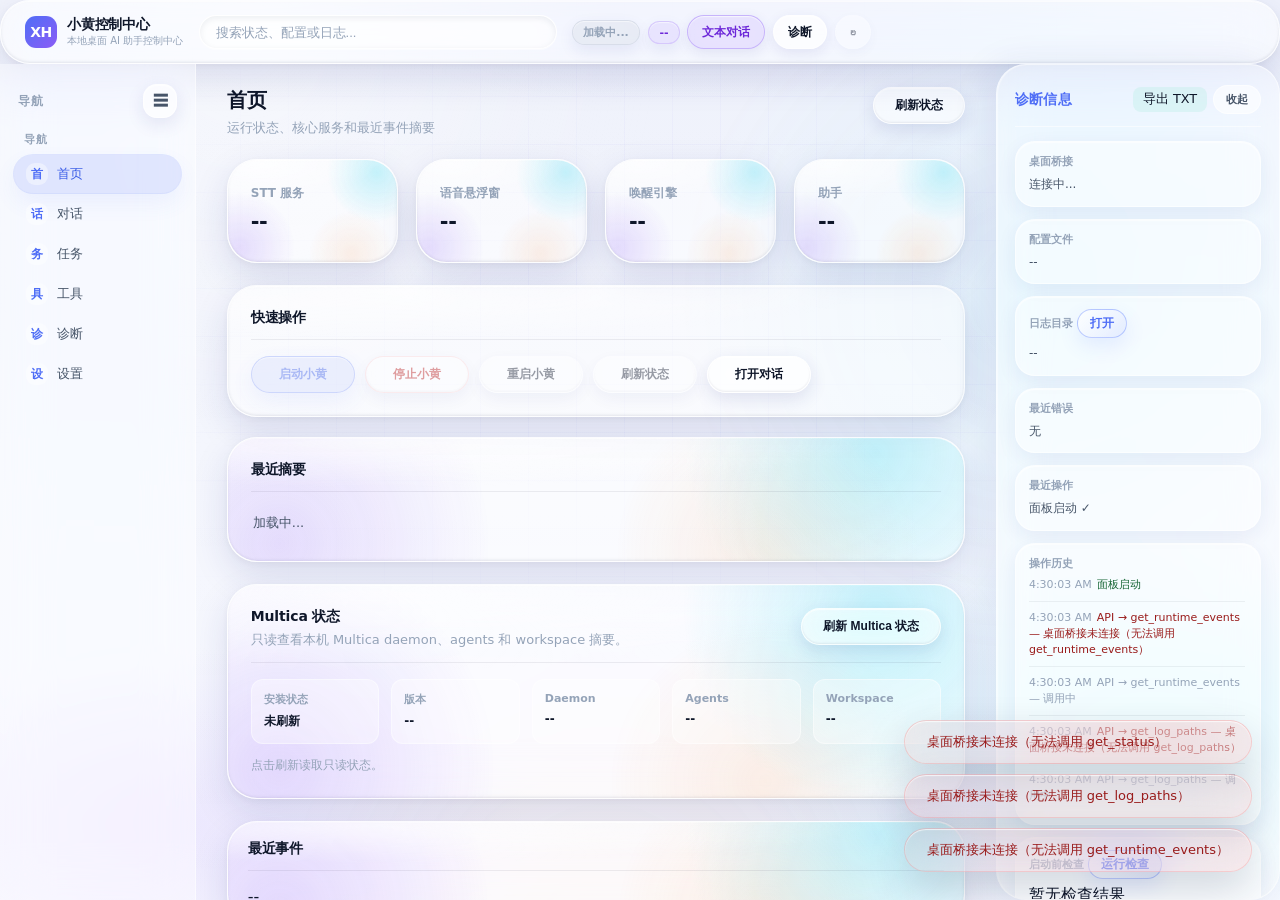
==== frontend/control_panel/index.html @ 08d03fd6 "feat: Multica Task Panel drawer + run-messages parser fix for tool events Move inline assign/run-rea" ====
<!DOCTYPE html>
<html lang="zh-CN">
<head>
  <meta charset="UTF-8">
  <meta name="viewport" content="width=device-width, initial-scale=1.0">
  <title>小黄控制中心</title>
  <link rel="stylesheet" href="assets/style.css">
</head>
<body>
  <div id="control-shell" class="control-shell active">
  <div class="app-shell" id="app-shell">
    <!-- Top Bar -->
    <header class="topbar glass-card" id="topbar">
      <div class="topbar-left">
        <span class="topbar-logo">XH</span>
        <div>
          <div class="topbar-title">小黄控制中心</div>
          <div class="topbar-sub">本地桌面 AI 助手控制中心</div>
        </div>
      </div>
      <div class="topbar-center">
        <input class="glass-input" type="text" placeholder="搜索状态、配置或日志..." disabled>
      </div>
      <div class="topbar-right">
        <span class="status-badge" id="top-status">--</span>
        <span class="wake-badge" id="top-wake">--</span>
        <button class="glass-pill text-chat-entry" id="btn-open-text-chat" type="button" title="在当前窗口切换到文本对话" data-action="open-text-chat">文本对话</button>
        <button class="glass-pill diagnostics-entry" id="btn-diagnostics-entry" type="button" title="打开诊断页面" data-action="open-diagnostics">诊断</button>
        <button class="glass-pill" id="btn-top-refresh" title="刷新状态" data-action="refresh">↻</button>
      </div>
    </header>

    <!-- Left Sidebar -->
    <nav class="sidebar" id="sidebar">
      <div class="sidebar-header">
        <span class="sidebar-brand">导航</span>
        <button class="sidebar-collapse-btn" id="btn-sidebar-toggle" type="button" title="收起导航" aria-label="收起导航" aria-pressed="false">☰</button>
      </div>
      <div class="sidebar-section">
        <div class="sidebar-label">导航</div>
        <a class="sidebar-item active" data-section="home" title="首页"><span class="sidebar-icon">首</span><span class="sidebar-text">首页</span></a>
        <a class="sidebar-item" data-section="chat" title="对话"><span class="sidebar-icon">话</span><span class="sidebar-text">对话</span></a>
        <a class="sidebar-item" data-section="tasks" title="任务"><span class="sidebar-icon">务</span><span class="sidebar-text">任务</span></a>
        <a class="sidebar-item" data-section="tools" title="工具"><span class="sidebar-icon">具</span><span class="sidebar-text">工具</span></a>
        <a class="sidebar-item" data-section="diagnostics" title="诊断"><span class="sidebar-icon">诊</span><span class="sidebar-text">诊断</span></a>
        <a class="sidebar-item" data-section="settings" title="设置"><span class="sidebar-icon">设</span><span class="sidebar-text">设置</span></a>
      </div>
    </nav>

    <!-- Main Workspace -->
    <main class="main-workspace" id="main-workspace">
      <!-- Home -->
      <section class="content-section active" id="section-home">
        <div class="page-heading">
          <div>
            <h2 class="section-title">首页</h2>
            <p class="section-subtitle">运行状态、核心服务和最近事件摘要</p>
          </div>
          <button class="glass-pill" data-action="refresh">刷新状态</button>
        </div>
        <div class="card-grid-4" id="status-cards">
          <div class="glass-card neon-card"><div class="card-label">STT 服务</div><div class="card-value" id="card-stt">--</div></div>
          <div class="glass-card neon-card"><div class="card-label">语音悬浮窗</div><div class="card-value" id="card-overlay">--</div></div>
          <div class="glass-card neon-card"><div class="card-label">唤醒引擎</div><div class="card-value" id="card-wake">--</div></div>
          <div class="glass-card neon-card"><div class="card-label">助手</div><div class="card-value" id="card-assistant">--</div></div>
        </div>

        <div class="card-grid-2">
          <div class="glass-card" id="quick-actions">
            <div class="card-header"><h3 class="card-title">快速操作</h3></div>
            <div class="action-row">
              <button class="glass-pill glass-pill-primary" id="btn-start" data-action="start">启动小黄</button>
              <button class="glass-pill glass-pill-danger" id="btn-stop" disabled data-action="stop">停止小黄</button>
              <button class="glass-pill" id="btn-restart" disabled data-action="restart">重启小黄</button>
              <button class="glass-pill" id="btn-refresh" data-action="refresh">刷新状态</button>
              <button class="glass-pill" data-action="open-text-chat">打开对话</button>
            </div>
          </div>
          <div class="glass-card">
            <div class="card-header"><h3 class="card-title">最近摘要</h3></div>
            <div class="card-body" id="runtime-detail">加载中...</div>
          </div>
        </div>

        <div class="glass-card multica-status-card" id="multica-status-card">
          <div class="card-header multica-status-header">
            <div>
              <h3 class="card-title">Multica 状态</h3>
              <p class="section-subtitle">只读查看本机 Multica daemon、agents 和 workspace 摘要。</p>
            </div>
            <button class="glass-pill" id="btn-multica-refresh" type="button" data-action="refresh-multica-status">刷新 Multica 状态</button>
          </div>
          <div class="multica-status-grid">
            <div><span>安装状态</span><strong id="multica-installed">未刷新</strong></div>
            <div><span>版本</span><strong id="multica-version">--</strong></div>
            <div><span>Daemon</span><strong id="multica-daemon">--</strong></div>
            <div><span>Agents</span><strong id="multica-agents">--</strong></div>
            <div><span>Workspace</span><strong id="multica-workspace">--</strong></div>
          </div>
          <div class="multica-status-warning" id="multica-warnings">点击刷新读取只读状态。</div>
        </div>

        <div class="glass-card" id="recent-events">
          <div class="card-header"><h3 class="card-title">最近事件</h3></div>
          <div id="events-list">--</div>
        </div>
      </section>

      <!-- Chat -->
      <section class="content-section" id="section-chat">
        <div class="text-chat-header">
          <div>
            <h2 class="section-title">对话</h2>
            <p>直接和小黄对话，任务确认和结果会显示在这里。</p>
          </div>
          <span class="text-chat-status" id="text-chat-status">本地文本入口</span>
        </div>
        <div class="text-chat-layout">
          <main class="text-chat-main glass-card">
            <div class="text-chat-messages" id="text-chat-messages" aria-live="polite"></div>
            <div class="text-chat-composer">
              <div class="text-chat-prompts">
                <button type="button" data-text-prompt="帮我做一次健康检查">健康检查</button>
                <button type="button" data-text-prompt="帮我看看最近错误">最近错误</button>
                <button type="button" data-text-prompt="总结最近运行事件">运行事件总结</button>
                <button type="button" data-text-prompt="总结当前配置">配置摘要</button>
              </div>
              <div class="multica-assign-workspace-block" id="multica-standalone-assign-block">
                <button type="button" class="multica-assign-toggle glass-pill" id="btn-toggle-sa">分配已有 Multica Issue</button>
                <button type="button" class="multica-assign-toggle glass-pill" id="btn-toggle-rr" style="margin-left:4px">查看 Multica 运行记录</button>
              </div>
              <div class="text-chat-input-row">
                <span class="text-chat-model">DeepSeek V4 Flash</span>
                <textarea id="text-chat-input" rows="2" placeholder="输入消息，例如：帮我看看最近错误"></textarea>
                <button class="text-chat-send" id="text-chat-send" type="button">发送</button>
              </div>
              <div class="text-chat-footer">
                <span>Enter 发送，Shift + Enter 换行；确认任务会进入后端 registry 校验</span>
                <button id="text-chat-clear" type="button">清空会话</button>
              </div>
            </div>
          </main>

          <aside class="text-chat-sessions glass-card">
            <button class="text-chat-new" id="text-chat-new" type="button">+ 新对话</button>
            <input class="glass-input text-chat-search" type="text" placeholder="搜索对话..." disabled>
            <div class="text-chat-label">今天</div>
            <button class="text-chat-session active" type="button">
              <span>默认对话</span>
              <small>当前窗口</small>
            </button>
          </aside>

          <aside class="text-chat-workspace glass-card">
            <div class="workspace-block">
              <h3>会话状态</h3>
              <dl>
                <div><dt>入口</dt><dd>文本输入，复用安全任务确认链路</dd></div>
                <div><dt>任务</dt><dd>pending / executing / completed / blocked / failed</dd></div>
              </dl>
            </div>
            <div class="workspace-block">
              <h3>快捷指令</h3>
              <button type="button" data-text-prompt="帮我做一次健康检查">健康检查</button>
              <button type="button" data-text-prompt="帮我看看最近错误">最近错误</button>
              <button type="button" data-text-prompt="总结最近运行事件">运行事件总结</button>
            </div>
          </aside>
        </div>
      </section>

      <!-- Tasks -->
      <section class="content-section" id="section-tasks">
        <div class="tasks-history-shell">
        <header class="tasks-history-header">
          <div>
            <h2 class="section-title">任务历史</h2>
            <p class="section-subtitle">查看小黄最近完成的任务结果。</p>
          </div>
          <button class="glass-pill" id="btn-tasks-refresh" type="button">刷新</button>
        </header>
        <div class="tasks-history-empty" id="tasks-history-empty">
          <p class="tasks-history-empty-title">暂无任务历史</p>
          <p class="tasks-history-empty-hint">完成一次健康检查或只读任务后，这里会显示安全摘要。</p>
        </div>
        <div class="tasks-history-error" id="tasks-history-error" style="display:none">
          <p>任务历史暂时不可用</p>
          <p class="tasks-history-error-hint">稍后刷新或查看诊断信息。</p>
        </div>
        <div class="tasks-history-loading" id="tasks-history-loading">正在读取任务历史...</div>
        <div class="tasks-history-grid" id="tasks-history-grid">
          <div class="tasks-history-list-pane">
            <div class="tasks-history-list glass-card" id="tasks-history-list">
              <div class="tasks-history-list-scroll" id="tasks-history-list-scroll"></div>
            </div>
          </div>
          <div class="tasks-history-detail-pane">
            <aside class="tasks-history-detail glass-card" id="tasks-history-detail">
              <div class="tasks-history-detail-scroll" id="tasks-history-detail-scroll">
                <p class="tasks-history-detail-placeholder">选择一条任务查看安全详情</p>
              </div>
            </aside>
          </div>
        </div>
        </div>
      </section>

      <section class="content-section" id="section-tools">
        <div class="page-heading">
          <div>
            <h2 class="section-title">工具</h2>
            <p class="section-subtitle">未来功能承载区，当前仅展示安全占位。</p>
          </div>
        </div>
        <div class="tool-grid">
          <div class="glass-card tool-card"><h3>视频下载</h3><p>即将支持，需要安全确认。</p><span>coming soon</span></div>
          <div class="glass-card tool-card"><h3>PDF 解析</h3><p>文档下载、解析和提取。</p><span>coming soon</span></div>
          <div class="glass-card tool-card"><h3>网页爬取</h3><p>只读采集优先，后续接入。</p><span>coming soon</span></div>
          <div class="glass-card tool-card"><h3>数据采集</h3><p>API 拉取、清洗和整理。</p><span>coming soon</span></div>
          <div class="glass-card tool-card"><h3>浏览器自动化</h3><p>需要独立安全策略。</p><span>coming soon</span></div>
          <div class="glass-card tool-card"><h3>本地文件工具</h3><p>默认只读，逐步开放。</p><span>coming soon</span></div>
        </div>
      </section>

      <section class="content-section" id="section-diagnostics">
        <div class="page-heading">
          <div>
            <h2 class="section-title">诊断</h2>
            <p class="section-subtitle">运行事件、最近错误、日志目录和诊断导出入口。</p>
          </div>
          <div class="action-row compact">
            <button class="glass-pill" data-action="refresh">刷新诊断</button>
            <button class="glass-pill" data-action="export-diag">导出 TXT</button>
          </div>
        </div>
        <div class="card-grid-2">
          <div class="glass-card"><div class="card-header"><h3 class="card-title">诊断信息</h3></div><div class="card-body">右侧上下文面板持续显示桥接、配置、日志、错误和运行事件。</div></div>
          <div class="glass-card"><div class="card-header"><h3 class="card-title">健康检查入口</h3></div><div class="card-body">可在对话页输入“帮我做一次健康检查”，或使用右侧启动前检查。</div></div>
        </div>
        <div class="glass-card"><div class="card-header"><h3 class="card-title">运行事件</h3><button type="button" id="btn-clear-events" class="glass-pill" data-action="clear-runtime-events">清空事件</button></div><div id="diagnostics-events-list" class="card-body">暂无运行事件</div></div>
      </section>

      <section class="content-section" id="section-settings">
        <div class="page-heading">
          <div>
            <h2 class="section-title">设置</h2>
            <p class="section-subtitle">语音、模型、路径、安全和高级配置入口。</p>
          </div>
        </div>
        <div class="glass-card" id="wake-settings">
          <div class="card-header"><h3 class="card-title">唤醒与语音设置</h3></div>
          <div class="form-grid">
            <label class="form-field">引擎
              <select id="wake-engine" class="glass-input">
                <option value="stt_text">stt_text</option>
                <option value="openwakeword">openwakeword</option>
              </select>
            </label>
            <label class="form-field">设备
              <input type="number" id="wake-device" class="glass-input" min="0" max="99" placeholder="0">
            </label>
            <label class="form-field">冷却时间 (秒)
              <input type="number" id="wake-cooldown" class="glass-input" min="0" max="30" step="0.5" placeholder="2.5">
            </label>
            <label class="form-field">灵敏度
              <input type="number" id="wake-sensitivity" class="glass-input" min="0" max="1" step="0.05" placeholder="0.5">
            </label>
            <label class="form-field toggle-field">
              <span>兜底唤醒</span>
              <input type="checkbox" id="wake-fallback" class="glass-toggle" checked>
            </label>
          </div>
          <div class="action-row">
            <button class="glass-pill" id="btn-save-config" data-action="save-config">保存配置</button>
            <button class="glass-pill glass-pill-primary" id="btn-save-restart" data-action="save-restart">保存并重启</button>
          </div>
          <p class="hint" id="wake-hint"></p>
          <div class="card-body" id="wake-voice-detail">加载中...</div>
        </div>
        <div class="settings-grid">
          <div class="glass-card coming-soon-card"><div class="card-label">模型设置</div><div class="card-body">模型提供商、超时和回复长度。</div></div>
          <div class="glass-card coming-soon-card"><div class="card-label">路径设置</div><div class="card-body">配置、日志和资源目录。</div></div>
          <div class="glass-card coming-soon-card"><div class="card-label">安全设置</div><div class="card-body">任务确认、只读优先和能力边界。</div></div>
          <div class="glass-card coming-soon-card"><div class="card-label">高级设置</div><div class="card-body">调试、实验功能和开发者入口。</div></div>
        </div>
      </section>
    </main>

    <!-- Right Diagnostic Drawer -->
    <aside class="diagnostic-drawer glass-card" id="drawer">
      <div class="drawer-header">
        <h3 class="drawer-title">诊断信息</h3>
        <div class="drawer-header-actions">
          <button class="drawer-export-btn" id="btn-export-diag" type="button" data-action="export-diag" title="导出诊断 TXT">导出 TXT</button>
          <button class="drawer-collapse-btn" id="btn-drawer-collapse" type="button" title="收起诊断栏" aria-controls="drawer" aria-expanded="true">收起</button>
        </div>
      </div>
      <div class="drawer-section">
        <div class="drawer-label">桌面桥接</div>
        <div class="drawer-value" id="drawer-bridge-status">连接中...</div>
      </div>
      <div class="drawer-section">
        <div class="drawer-label">配置文件</div>
        <div class="drawer-value" id="drawer-config-path">--</div>
      </div>
      <div class="drawer-section">
        <div class="drawer-label">日志目录 <button class="drawer-open-folder-btn" id="btn-open-logs" type="button" data-action="open-logs-folder" title="在资源管理器中打开日志目录">打开</button></div>
        <div class="drawer-value" id="drawer-logs-path">--</div>
      </div>
      <div class="drawer-section">
        <div class="drawer-label">最近错误</div>
        <div class="drawer-value" id="drawer-last-error">无</div>
      </div>
      <div class="drawer-section">
        <div class="drawer-label">最近操作</div>
        <div class="drawer-value" id="drawer-last-op">--</div>
      </div>
      <div class="drawer-section">
        <div class="drawer-label">操作历史</div>
        <div id="drawer-history"></div>
      </div>
      <div class="drawer-section">
        <div class="drawer-label">启动前检查 <button class="drawer-open-folder-btn" id="btn-preflight-check" type="button" data-action="preflight-check" title="检查当前环境是否适合启动小黄">运行检查</button></div>
        <div id="drawer-preflight">暂无检查结果</div>
      </div>
      <div class="drawer-section">
        <div class="drawer-label">运行事件</div>
        <div id="drawer-runtime-events">暂无运行事件</div>
      </div>
    </aside>

    <!-- Collapsed Diagnostic Rail -->
    <button class="drawer-rail" id="drawer-rail" type="button" aria-controls="drawer" aria-expanded="false">诊断</button>

    <!-- Multica Task Panel -->
    <div class="multica-panel-backdrop" id="multica-panel-backdrop" hidden>
      <div class="multica-panel-drawer" id="multica-panel-drawer">
        <div class="multica-panel-header">
          <h3>Multica 任务面板</h3>
          <button class="multica-panel-close" id="btn-multica-panel-close" type="button" title="关闭" aria-label="关闭">&#10005;</button>
        </div>
        <div class="multica-panel-tabs">
          <button class="multica-panel-tab active" data-mp-tab="assign" type="button">分配 Issue</button>
          <button class="multica-panel-tab" data-mp-tab="progress" type="button">查看进度</button>
        </div>
        <div class="multica-panel-body">
          <!-- Assign Tab -->
          <div class="multica-panel-tab-content active" id="mp-tab-assign">
            <p class="multica-panel-blurb">用于分配已经存在的 Multica issue。小黄不会读取 runs/run-messages，也不会额外启动本地 Agent。</p>
            <div class="multica-panel-field">
              <label>Issue ID / Identifier</label>
              <input type="text" id="mp-assign-issue-id" autocomplete="off" spellcheck="false" placeholder="例如：78480e61 或 HHH-19">
            </div>
            <div class="multica-panel-field">
              <label>Agent</label>
              <select id="mp-assign-agent">
                <option value="claude">claude</option>
                <option value="codex">codex</option>
                <option value="opencode">opencode</option>
                <option value="openclaw">openclaw</option>
              </select>
            </div>
            <div class="multica-panel-actions">
              <button type="button" id="btn-mp-prepare-assign" class="glass-pill">准备分配 Agent</button>
              <span id="mp-assign-status"></span>
            </div>
            <div class="multica-panel-confirm" id="mp-assign-confirm" hidden>
              <p>将把真实 Multica issue 分配给所选 Agent。Multica 可能会让该 Agent 开始处理或进入工作队列。小黄不会额外启动本地 Agent，也不会读取 runs/run-messages。</p>
              <div style="margin-bottom:8px">需要输入：<code id="mp-assign-expected"></code></div>
              <input type="text" id="mp-assign-phrase" autocomplete="off" spellcheck="false">
              <div class="multica-panel-actions">
                <button type="button" id="btn-mp-confirm-assign" class="glass-pill" disabled>确认分配 Agent</button>
                <span id="mp-assign-confirm-status"></span>
              </div>
            </div>
            <div class="multica-panel-result" id="mp-assign-result" hidden></div>
          </div>

          <!-- Progress Tab -->
          <div class="multica-panel-tab-content" id="mp-tab-progress">
            <p class="multica-panel-blurb">只读查看 Multica issue 的 runs/run-messages，不会 rerun，不会 assign，不会启动本地 Agent。优先使用 Identifier（例如 HHH-19）。</p>
            <div class="multica-panel-field">
              <label>Issue ID / Identifier</label>
              <input type="text" id="mp-progress-issue-id" autocomplete="off" spellcheck="false" placeholder="例如：HHH-19">
            </div>
            <div class="multica-panel-actions">
              <button type="button" id="btn-mp-read-runs" class="glass-pill">读取 Runs</button>
              <span id="mp-progress-status"></span>
            </div>
            <div class="multica-panel-section" id="mp-runs-section" hidden>
              <div class="tasks-history-detail-block-title" style="margin-bottom:8px">Issue / Runs 摘要</div>
              <div id="mp-runs-summary" class="multica-panel-field" style="font-size:12px;color:var(--text-secondary)"></div>
              <div id="mp-runs-list"></div>
            </div>
            <div class="multica-panel-section" id="mp-messages-section" hidden>
              <div class="tasks-history-detail-block-title">验收摘要</div>
              <div class="multica-review-summary" id="mp-review-summary" style="margin-top:6px"></div>
              <div class="tasks-history-detail-block-title" style="margin-top:14px">详细消息</div>
              <div class="multica-message-list" id="mp-messages-list"></div>
            </div>
          </div>
        </div>
      </div>
    </div>

    <!-- Toast -->
    <div class="toast-container" id="toast-container"></div>
  </div>
  </div>

  <script src="assets/app.js"></script>
</body>
</html>
---- frontend/control_panel/assets/style.css ----
/* ═══════════════════════════════════════════
   XiaoHuang Control Center — Light Liquid Glass
   ═══════════════════════════════════════════ */

/* ─── Tokens ─── */
:root {
  --glass-blur-sm: blur(18px) saturate(160%);
  --glass-blur-md: blur(24px) saturate(180%);
  --glass-blur-lg: blur(28px) saturate(185%);

  --fill-card: rgba(255,255,255,0.50);
  --fill-card-secondary: rgba(255,255,255,0.38);
  --fill-elevated: rgba(255,255,255,0.68);
  --rim: rgba(255,255,255,0.54);
  --rim-hover: rgba(255,255,255,0.76);
  --rim-dark: rgba(15,23,42,0.10);

  --glow-cyan: rgba(34,211,238,0.28);
  --glow-purple: rgba(139,92,246,0.22);
  --glow-orange: rgba(251,146,60,0.14);

  --shadow-card:
    0 14px 36px rgba(31,38,135,0.13),
    0 2px 8px rgba(15,23,42,0.05);
  --shadow-elevated:
    0 22px 54px rgba(20,30,60,0.18),
    0 8px 24px rgba(15,23,42,0.10);

  --inset-gloss:
    inset 0 1px 1px rgba(255,255,255,0.78),
    inset 0 -1px 3px rgba(20,30,60,0.10);

  --neon-ring:
    0 0 0 1px rgba(79,110,246,0.24),
    0 0 24px rgba(139,92,246,0.14),
    0 18px 48px rgba(31,38,135,0.16);

  --ease-reveal: cubic-bezier(0.16, 1, 0.3, 1);
  --ease-spring: cubic-bezier(0.2, 1.2, 0.2, 1);

  --radius-field: 24px;
  --radius-card: 30px;
  --radius-modal: 40px;
  --radius-pill: 999px;

  --accent-blue: #4f6ef6;
  --accent-purple: #8b5cf6;
  --accent-cyan: #22d3ee;
  --accent-magenta: #d946ef;
  --accent-orange: #fb923c;

  --error: #ef4444;
  --success: #22c55e;
  --warning: #f59e0b;

  --text-primary: #0f172a;
  --text-secondary: #475569;
  --text-muted: #94a3b8;
  --sidebar-w: 226px;
  --sidebar-collapsed-w: 76px;
  --drawer-w: 304px;
  --topbar-h: 64px;
}

/* ─── Reset ─── */
*,*::before,*::after{box-sizing:border-box;margin:0;padding:0}
body{
  position:relative;
  font-family:system-ui,"Microsoft YaHei","PingFang SC","Noto Sans CJK SC","Segoe UI",sans-serif;
  background:
    radial-gradient(ellipse 70% 46% at 52% -18%,rgba(120,119,198,0.17),transparent 64%),
    radial-gradient(ellipse 54% 36% at 90% 82%,rgba(34,211,238,0.12),transparent 62%),
    radial-gradient(ellipse 44% 32% at 14% 92%,rgba(139,92,246,0.11),transparent 62%),
    linear-gradient(180deg,#eef1fb 0%,#f4f6fd 50%,#f8f9ff 100%);
  color:var(--text-primary);overflow:hidden;height:100vh;
  -webkit-font-smoothing:antialiased;
}
body::before{
  content:"";position:fixed;inset:0;pointer-events:none;z-index:0;
  background-image:
    linear-gradient(rgba(99,102,241,0.034) 1px,transparent 1px),
    linear-gradient(90deg,rgba(99,102,241,0.034) 1px,transparent 1px);
  background-size:48px 48px;
  mask-image:radial-gradient(ellipse 78% 62% at 52% 30%,black 25%,transparent 76%);
}
body::after{
  content:"";position:fixed;inset:-20%;pointer-events:none;z-index:0;
  background:
    radial-gradient(circle at 28% 18%,rgba(255,255,255,0.50),transparent 24%),
    radial-gradient(circle at 72% 38%,rgba(34,211,238,0.08),transparent 25%),
    radial-gradient(circle at 48% 88%,rgba(251,146,60,0.07),transparent 24%);
  filter:blur(24px);opacity:.9;
}

/* ─── Top-level Modes ─── */
.control-shell{display:none}
.control-shell.active{display:block}

/* ─── App Shell ─── */
.app-shell{
  position:relative;z-index:1;
  display:grid;
  grid-template-columns:var(--sidebar-w) 1fr var(--drawer-w);
  grid-template-rows:var(--topbar-h) 1fr;
  grid-template-areas:"topbar topbar topbar" "sidebar main drawer";
  height:100vh;overflow:hidden;
}
@media(max-width:960px){
  .app-shell{grid-template-columns:var(--sidebar-w) 1fr;grid-template-areas:"topbar topbar" "sidebar main"}
  .diagnostic-drawer{display:none}
}
@media(max-width:680px){
  .app-shell{grid-template-columns:1fr;grid-template-areas:"topbar" "main"}
  .sidebar{display:none}
}

/* ─── Top Bar ─── */
.topbar{
  grid-area:topbar;display:flex;align-items:center;gap:16px;padding:0 24px;
  backdrop-filter:var(--glass-blur-md);-webkit-backdrop-filter:var(--glass-blur-md);
  background:rgba(255,255,255,0.62);border-bottom:1px solid rgba(255,255,255,0.56);
  box-shadow:0 8px 30px rgba(31,38,135,0.10),inset 0 1px 1px rgba(255,255,255,.74);z-index:10;
}
.topbar-left{display:flex;align-items:center;gap:12px;flex-shrink:0}
.topbar-logo{
  width:36px;height:36px;border-radius:12px;
  background:linear-gradient(135deg,var(--accent-blue),var(--accent-purple));
  display:flex;align-items:center;justify-content:center;
  font-weight:800;font-size:15px;color:#fff;letter-spacing:-0.5px
}
.topbar-title{font-size:15px;font-weight:700;letter-spacing:-0.2px;color:var(--text-primary)}
.topbar-sub{font-size:11px;color:var(--text-muted)}
.topbar-center{flex:1;max-width:360px}
.topbar-right{display:flex;align-items:center;gap:10px;flex-shrink:0}

/* ─── Minimal Chat Polish ─── */
.topbar{
  min-height:var(--topbar-h);
  background:rgba(255,255,255,0.56);
  border-bottom:1px solid rgba(255,255,255,0.42);
  box-shadow:0 6px 20px rgba(31,38,135,0.07),inset 0 1px 1px rgba(255,255,255,.66)
}
.topbar-logo{width:32px;height:32px;border-radius:11px;font-size:14px}
.topbar-left{gap:10px}
.topbar-title{font-size:14px}
.topbar-sub{font-size:10px}
.topbar-right{gap:7px}
.topbar .glass-input{min-height:34px;padding-top:8px;padding-bottom:8px}
.topbar .glass-pill{padding:7px 14px;min-height:34px;box-shadow:0 4px 14px rgba(31,38,135,0.09),inset 0 1px 1px rgba(255,255,255,0.68)}
.topbar .status-badge,.topbar .wake-badge{padding:4px 10px;font-size:11px}

/* ─── Status / Wake Badge ─── */
.status-badge,.wake-badge{
  display:inline-flex;align-items:center;padding:4px 14px;border-radius:var(--radius-pill);
  font-size:12px;font-weight:600;backdrop-filter:var(--glass-blur-sm);-webkit-backdrop-filter:var(--glass-blur-sm)
}
.status-badge{background:rgba(74,222,128,0.18);color:#166534;border:1px solid rgba(74,222,128,0.3)}
.status-badge.warn{background:rgba(251,191,36,0.2);color:#92400e;border-color:rgba(251,191,36,0.3)}
.status-badge.error{background:rgba(248,113,113,0.16);color:#991b1b;border-color:rgba(248,113,113,0.3)}
.status-badge.off{background:rgba(148,163,184,0.14);color:var(--text-muted);border-color:rgba(148,163,184,0.2)}
.wake-badge{background:rgba(139,92,246,0.12);color:#6d28d9;border:1px solid rgba(139,92,246,0.2)}

/* ─── Sidebar ─── */
.sidebar{
  grid-area:sidebar;overflow-y:auto;padding:20px 14px;
  background:rgba(255,255,255,0.42);border-right:1px solid rgba(255,255,255,0.48);
  backdrop-filter:var(--glass-blur-md);-webkit-backdrop-filter:var(--glass-blur-md)
}
.sidebar-header{display:flex;align-items:center;justify-content:space-between;gap:8px;margin-bottom:14px;padding:0 4px}
.sidebar-brand{font-size:12px;font-weight:800;color:var(--text-muted);letter-spacing:.06em}
.sidebar-collapse-btn{
  width:34px;height:34px;border-radius:14px;border:1px solid rgba(255,255,255,0.62);
  background:rgba(255,255,255,0.62);color:var(--text-secondary);cursor:pointer;font-size:15px;font-weight:900;
  box-shadow:0 6px 18px rgba(31,38,135,0.10),inset 0 1px 1px rgba(255,255,255,0.72);
  transition:all .18s var(--ease-reveal)
}
.sidebar-collapse-btn:hover{background:rgba(255,255,255,0.82);color:var(--accent-blue);transform:translateY(-1px)}
.sidebar-collapse-btn:active{transform:translateY(0) scale(.96)}
.sidebar-collapse-btn:focus-visible{outline:none;box-shadow:0 0 0 4px rgba(79,110,246,0.16),0 8px 22px rgba(31,38,135,0.14)}
.sidebar-section{margin-bottom:22px}
.sidebar-label{font-size:11px;font-weight:600;text-transform:uppercase;letter-spacing:0.08em;color:var(--text-muted);padding:0 10px 8px}
.sidebar-item{
  display:flex;align-items:center;gap:9px;padding:8px 12px;border-radius:var(--radius-field);font-size:13px;color:var(--text-secondary);
  cursor:pointer;transition:all .18s var(--ease-reveal);text-decoration:none;margin-bottom:2px;letter-spacing:0.02em
}
.sidebar-icon{
  width:22px;height:22px;display:inline-flex;align-items:center;justify-content:center;flex:0 0 auto;
  border-radius:9px;background:rgba(255,255,255,0.42);font-size:12px;font-weight:900;color:var(--accent-blue)
}
.sidebar-text{min-width:0;overflow:hidden;text-overflow:ellipsis;white-space:nowrap}
.sidebar-item:hover{background:rgba(0,0,0,0.04);color:var(--text-primary)}
.sidebar-item.active{
  background:rgba(86,136,238,0.12);color:var(--accent-blue);
  box-shadow:0 0 16px rgba(86,136,238,0.08)
}

/* ─── Main Workspace ─── */
.main-workspace{
  grid-area:main;overflow-y:auto;padding:28px 32px;
  scroll-behavior:smooth;min-height:0
}
.content-section{display:none}
.content-section.active{display:block}
.section-title{font-size:20px;font-weight:700;margin:0 0 20px 0;letter-spacing:0;color:var(--text-primary)}

/* ─── Glass Card ─── */
.glass-card{
  position:relative;overflow:hidden;
  background:var(--fill-card);border:1.5px solid var(--rim);border-radius:var(--radius-card);
  backdrop-filter:var(--glass-blur-md);-webkit-backdrop-filter:var(--glass-blur-md);
  box-shadow:var(--inset-gloss),var(--shadow-card);
  transition:border-color .24s var(--ease-reveal),box-shadow .24s var(--ease-reveal),transform .24s var(--ease-reveal)
}
.glass-card::before{
  content:"";position:absolute;inset:0;border-radius:inherit;pointer-events:none;z-index:1;
  background:radial-gradient(ellipse 115% 62% at 20% 4%,rgba(255,255,255,0.66) 0%,transparent 58%);
}
.glass-card::after{
  content:"";position:absolute;inset:0;border-radius:inherit;pointer-events:none;z-index:0;
  background:
    radial-gradient(circle at 88% 12%,var(--glow-cyan) 0%,transparent 29%),
    radial-gradient(circle at 7% 86%,var(--glow-purple) 0%,transparent 31%),
    radial-gradient(circle at 73% 92%,var(--glow-orange) 0%,transparent 28%);
  opacity:.88;
}
.glass-card>*{position:relative;z-index:2}
.glass-card:hover{
  border-color:var(--rim-hover);
  box-shadow:var(--shadow-elevated),var(--inset-gloss),0 0 0 1px rgba(255,255,255,.14) inset
}
.main-workspace .glass-card{padding:22px}
.topbar.glass-card{padding:0 24px;overflow:visible}
.topbar.glass-card::before,.topbar.glass-card::after{display:none}

.card-grid-4{display:grid;grid-template-columns:repeat(4,1fr);gap:16px;margin-bottom:22px}
.card-grid-2{display:grid;grid-template-columns:minmax(0,1fr) minmax(0,1fr);gap:18px;margin-bottom:22px}
@media(max-width:1100px){.card-grid-4{grid-template-columns:repeat(2,1fr)}}
@media(max-width:800px){.card-grid-2{grid-template-columns:1fr}}

.neon-card{padding:22px 24px;min-height:104px;display:flex;flex-direction:column;justify-content:center}
.neon-card:hover{box-shadow:var(--neon-ring),var(--shadow-elevated);transform:translateY(-3px)}
.card-label{font-size:12px;letter-spacing:0;color:var(--text-muted);margin-bottom:8px;font-weight:600}
.card-value{font-size:21px;font-weight:760;color:var(--text-primary);letter-spacing:-0.02em;line-height:1.2}
.card-value.ok{color:#166534}.card-value.warn{color:#92400e}.card-value.err{color:#991b1b}.card-value.off{color:var(--text-muted)}

.card-header{padding-bottom:12px;margin-bottom:16px;border-bottom:1px solid rgba(15,23,42,0.07)}
.card-title{font-size:14px;font-weight:700;color:var(--text-primary);letter-spacing:-0.01em;margin:0}
.card-body{font-size:13px;line-height:1.7;color:var(--text-secondary)}

/* ─── Multica readonly status ─── */
.multica-status-card{
  margin-bottom:22px;
}
.multica-status-header{
  display:flex;
  align-items:flex-start;
  justify-content:space-between;
  gap:16px;
}
.multica-status-header .section-subtitle{
  margin-top:4px;
}
.multica-status-grid{
  display:grid;
  grid-template-columns:repeat(5,minmax(0,1fr));
  gap:12px;
}
.multica-status-grid div{
  min-width:0;
  padding:12px;
  border-radius:12px;
  background:rgba(255,255,255,0.36);
  border:1px solid rgba(255,255,255,0.42);
}
.multica-status-grid span{
  display:block;
  margin-bottom:6px;
  font-size:11px;
  font-weight:700;
  color:var(--text-muted);
}
.multica-status-grid strong{
  display:block;
  min-height:18px;
  font-size:12px;
  line-height:1.45;
  color:var(--text-primary);
  word-break:break-word;
}
.multica-status-warning{
  margin-top:12px;
  font-size:12px;
  line-height:1.55;
  color:var(--text-muted);
}
.multica-status-warning.ok{color:#166534}
.multica-status-warning.warn{color:#92400e}
@media(max-width:1180px){.multica-status-grid{grid-template-columns:repeat(2,minmax(0,1fr))}}
@media(max-width:720px){.multica-status-header{flex-direction:column}.multica-status-grid{grid-template-columns:1fr}}

/* ─── Glass Pill Button ─── */
.glass-pill{
  display:inline-flex;align-items:center;justify-content:center;
  position:relative;overflow:hidden;
  padding:9px 21px;border-radius:var(--radius-pill);
  font-size:12px;font-weight:700;cursor:pointer;border:1px solid rgba(255,255,255,0.62);
  background:rgba(255,255,255,0.62);color:var(--text-primary);
  backdrop-filter:var(--glass-blur-sm);-webkit-backdrop-filter:var(--glass-blur-sm);
  box-shadow:0 6px 18px rgba(31,38,135,0.12),inset 0 1px 1px rgba(255,255,255,0.72),inset 0 -1px 2px rgba(20,30,60,0.08);
  transition:all .18s var(--ease-reveal);white-space:nowrap
}
.glass-pill:hover:not(:disabled){background:rgba(255,255,255,0.82);border-color:rgba(255,255,255,0.82);box-shadow:0 10px 28px rgba(31,38,135,0.18),inset 0 1px 1px rgba(255,255,255,0.86);transform:translateY(-2px)}
.glass-pill:active:not(:disabled){transform:translateY(0) scale(.98);box-shadow:0 4px 12px rgba(31,38,135,0.12),inset 0 1px 2px rgba(20,30,60,0.12)}
.glass-pill:focus-visible{outline:none;box-shadow:0 0 0 4px rgba(79,110,246,0.16),0 8px 22px rgba(31,38,135,0.14)}
.glass-pill:disabled{opacity:.42;cursor:not-allowed}
.glass-pill.is-loading{
  position:relative;overflow:hidden;opacity:.9;cursor:wait;
  background:linear-gradient(90deg,rgba(255,255,255,.52),rgba(86,136,238,.14),rgba(255,255,255,.52));
  background-size:220% 100%;animation:button-shimmer 1.15s linear infinite;
}
@keyframes button-shimmer{0%{background-position:220% 0}100%{background-position:-220% 0}}
.glass-pill-primary{
  background:rgba(79,110,246,0.22);border-color:rgba(79,110,246,0.50);color:#3b5de7;box-shadow:0 8px 24px rgba(79,110,246,0.20),inset 0 1px 1px rgba(255,255,255,0.62)
}
.glass-pill-primary:hover:not(:disabled){background:rgba(79,110,246,0.30);box-shadow:0 12px 34px rgba(79,110,246,0.28),inset 0 1px 1px rgba(255,255,255,0.72)}
.glass-pill-danger{border-color:rgba(248,113,113,0.28);color:#b91c1c}
.glass-pill-danger:hover:not(:disabled){background:rgba(248,113,113,0.12)}

/* ─── Glass Input ─── */
.glass-input{
  padding:10px 16px;border-radius:var(--radius-field);font-size:13px;
  border:1px solid rgba(255,255,255,0.58);background:rgba(255,255,255,0.54);color:var(--text-primary);
  backdrop-filter:var(--glass-blur-sm);-webkit-backdrop-filter:var(--glass-blur-sm);
  box-shadow:inset 0 2px 6px rgba(20,30,60,0.07),0 1px 0 rgba(255,255,255,0.50);
  outline:none;transition:all .2s var(--ease-reveal)
}
.glass-input:focus{border-color:var(--accent-blue);box-shadow:0 0 0 4px rgba(79,110,246,0.14),inset 0 2px 6px rgba(20,30,60,0.06);background:rgba(255,255,255,0.66)}
select.glass-input{cursor:pointer}
.glass-input::placeholder{color:var(--text-muted)}

/* ─── Glass Toggle ─── */
.glass-toggle{appearance:none;width:44px;height:26px;border-radius:var(--radius-pill);background:rgba(148,163,184,0.30);position:relative;cursor:pointer;transition:all .24s;border:1px solid rgba(255,255,255,0.42);box-shadow:inset 0 1px 3px rgba(20,30,60,0.10)}
.glass-toggle::after{content:"";position:absolute;top:3px;left:3px;width:18px;height:18px;border-radius:50%;background:#fff;box-shadow:0 1px 4px rgba(0,0,0,0.16),inset 0 1px 1px rgba(255,255,255,0.86);transition:transform .24s var(--ease-spring)}
.glass-toggle:checked{background:rgba(79,110,246,0.38);border-color:rgba(79,110,246,0.48);box-shadow:0 0 12px rgba(79,110,246,0.18),inset 0 1px 3px rgba(79,110,246,0.10)}
.glass-toggle:checked::after{transform:translateX(18px)}

/* ─── Form ─── */
.form-grid{display:grid;grid-template-columns:repeat(2,minmax(0,1fr));gap:14px 18px;margin-bottom:14px}
.form-field{display:flex;flex-direction:column;gap:6px;font-size:12px;font-weight:600;color:var(--text-secondary)}
.form-field .glass-input,.form-field select.glass-input{width:100%;min-height:34px}
.toggle-field{flex-direction:row!important;align-items:center;gap:10px;cursor:pointer;justify-content:flex-start;align-self:end;min-height:34px}
.action-row{display:flex;flex-wrap:wrap;gap:10px;margin-top:14px;align-items:center}
.action-row .glass-pill{flex:0 1 auto;min-width:92px}
.hint{font-size:12px;color:var(--text-muted);margin-top:10px;min-height:18px}

/* ─── App Pages ─── */
.page-heading{
  display:flex;align-items:flex-start;justify-content:space-between;gap:16px;margin-bottom:20px
}
.page-heading .section-title{margin-bottom:4px}
.section-subtitle{font-size:13px;color:var(--text-muted);line-height:1.55}
.action-row.compact{margin-top:0}
.task-status-grid{display:grid;grid-template-columns:repeat(5,minmax(0,1fr));gap:12px;margin-bottom:18px}
.task-status-card{padding:16px!important;min-height:88px}
.task-status-card span{display:block;font-size:12px;color:var(--text-muted);font-weight:700;margin-bottom:8px}
.task-status-card strong{font-size:14px;color:var(--text-primary)}
.tool-grid,.settings-grid{display:grid;grid-template-columns:repeat(3,minmax(0,1fr));gap:16px}
.tool-card,.coming-soon-card{padding:18px 20px!important;min-height:138px}
.tool-card h3{font-size:15px;margin:0 0 8px;color:var(--text-primary)}
.tool-card p{font-size:13px;line-height:1.55;color:var(--text-secondary);margin-bottom:12px}
.tool-card span{
  display:inline-flex;border-radius:var(--radius-pill);padding:4px 9px;font-size:11px;font-weight:800;
  background:rgba(79,110,246,0.10);color:var(--accent-blue);border:1px solid rgba(79,110,246,0.16)
}
@media(max-width:1120px){.tool-grid,.settings-grid{grid-template-columns:repeat(2,minmax(0,1fr))}.task-status-grid{grid-template-columns:repeat(3,minmax(0,1fr))}}
@media(max-width:720px){.tool-grid,.settings-grid,.task-status-grid{grid-template-columns:1fr}.page-heading{flex-direction:column}}

/* ─── Diagnostic Drawer ─── */
.diagnostic-drawer{
  grid-area:drawer;overflow-y:auto;padding:22px 18px;
  backdrop-filter:var(--glass-blur-md);-webkit-backdrop-filter:var(--glass-blur-md);
  background:rgba(255,255,255,0.42);border-left:1px solid rgba(255,255,255,0.50);
  box-shadow:-10px 0 36px rgba(31,38,135,0.08),inset 1px 0 1px rgba(255,255,255,.50)
}
.drawer-title{font-size:14px;font-weight:700;margin:0 0 20px 0;padding-bottom:12px;border-bottom:1px solid var(--rim);color:var(--accent-blue);letter-spacing:0.02em}
.drawer-section{
  margin-bottom:12px;padding:12px 13px;border-radius:20px;
  background:rgba(255,255,255,0.44);border:1px solid rgba(255,255,255,0.54);
  box-shadow:0 6px 20px rgba(31,38,135,0.07),inset 0 1px 1px rgba(255,255,255,.62)
}
.drawer-label{font-size:11px;letter-spacing:0;color:var(--text-muted);margin-bottom:6px;font-weight:700}
.drawer-value{font-size:12px;color:var(--text-secondary);word-break:break-all;line-height:1.55}
.drawer-value.ok{color:#166534;font-weight:700}.drawer-value.warn{color:#92400e;font-weight:700}.drawer-value.err{color:#991b1b;font-weight:700}
#drawer-history{font-size:11px;color:var(--text-muted);max-height:235px;overflow-y:auto;padding-right:2px}
.drawer-entry{padding:8px 0;border-bottom:1px solid rgba(15,23,42,0.06);font-size:11px;line-height:1.45}
.drawer-entry:first-child{padding-top:0}
.drawer-entry:last-child{border-bottom:none}
.drawer-entry .ts{display:inline-block;color:var(--text-muted);margin-right:5px;font-variant-numeric:tabular-nums}
.drawer-entry.ok{color:#166534}.drawer-entry.err{color:#991b1b}

/* ─── Events ─── */
.event-row{
  display:grid;grid-template-columns:minmax(92px,34%) minmax(0,1fr);align-items:center;
  gap:14px;padding:9px 0;border-bottom:1px solid rgba(15,23,42,0.06);font-size:12px
}
.event-row:last-child{border-bottom:none}
.event-label{color:var(--text-muted);font-weight:650}
.event-val{font-weight:650;color:var(--text-secondary);min-width:0;overflow:hidden;text-overflow:ellipsis;white-space:nowrap;text-align:left}


/* ─── UI-G Layout Refinements ─── */
#quick-actions{min-height:162px;display:flex;flex-direction:column}
#quick-actions .action-row{margin-top:2px}
#quick-actions::after{
  content:"通过本地桌面桥接调用启动、停止、重启与状态刷新。";
  display:block;margin-top:16px;font-size:12px;color:var(--text-muted);line-height:1.6
}
#wake-settings{min-height:236px}
#recent-events{padding:18px 20px}
#recent-events #events-list{display:block}
#runtime-detail,#wake-voice-detail{
  padding:4px 2px
}
#runtime-detail .event-row,#wake-voice-detail .event-row,#events-list .event-row{
  border-radius:14px;padding-left:10px;padding-right:10px
}
#runtime-detail .event-row:hover,#wake-voice-detail .event-row:hover,#events-list .event-row:hover{
  background:rgba(255,255,255,0.48);box-shadow:inset 0 1px 1px rgba(255,255,255,.48)
}

/* ─── Text Chat View ─── */
.text-chat-header{
  display:flex;align-items:flex-start;justify-content:space-between;gap:16px;margin-bottom:18px
}
.text-chat-header .section-title{margin-bottom:4px}
.text-chat-header p{font-size:13px;color:var(--text-muted);line-height:1.5}
.text-chat-status{
  display:inline-flex;align-items:center;min-height:30px;padding:6px 13px;border-radius:var(--radius-pill);
  color:#166534;background:rgba(34,197,94,0.12);border:1px solid rgba(34,197,94,0.22);
  font-size:12px;font-weight:800;white-space:nowrap
}
.text-chat-layout{
  display:grid;grid-template-columns:minmax(0,1fr) minmax(250px,300px);
  gap:16px;min-height:calc(100vh - 172px)
}
.text-chat-sessions,.text-chat-main,.text-chat-workspace{min-width:0}
.text-chat-workspace{display:none}
.text-chat-sessions{padding:16px!important;overflow:auto}
.text-chat-new{
  width:100%;min-height:38px;border-radius:var(--radius-pill);cursor:pointer;border:1px solid rgba(79,110,246,0.34);
  background:linear-gradient(135deg,rgba(79,110,246,0.92),rgba(139,92,246,0.92));color:#fff;
  font-size:13px;font-weight:800;box-shadow:0 10px 24px rgba(79,110,246,0.18)
}
.text-chat-search{width:100%;margin:14px 0 18px}
.text-chat-label{font-size:11px;font-weight:800;color:var(--text-muted);margin:0 0 8px 4px}
.text-chat-session{
  width:100%;display:flex;align-items:flex-start;justify-content:space-between;gap:8px;cursor:pointer;
  border:1px solid rgba(79,110,246,0.18);background:rgba(255,255,255,0.58);border-radius:18px;
  padding:12px;color:var(--text-primary);text-align:left
}
.text-chat-session span{font-size:13px;font-weight:800}
.text-chat-session small{font-size:11px;color:var(--text-muted)}
.text-chat-main{
  display:grid;grid-template-rows:minmax(0,1fr) auto;padding:0!important;overflow:hidden;min-height:0
}
.text-chat-messages{
  overflow-y:auto;overscroll-behavior:contain;padding:22px;scroll-behavior:smooth;min-height:0
}
.text-chat-message{
  display:flex;flex-direction:column;max-width:80%;margin-bottom:16px
}
.text-chat-message.user{margin-left:auto;align-items:flex-end}
.text-chat-message.assistant{margin-right:auto;align-items:flex-start}
.text-chat-bubble{
  white-space:pre-wrap;line-height:1.68;font-size:14px;padding:13px 16px;border-radius:18px;
  border:1px solid rgba(255,255,255,0.72);background:rgba(255,255,255,0.74);
  box-shadow:0 8px 22px rgba(31,38,135,0.08)
}
.text-chat-message.user .text-chat-bubble{
  color:var(--text-primary);border-color:rgba(79,110,246,0.18);
  background:rgba(255,255,255,0.78)
}
.text-chat-message-meta{margin-top:6px;color:var(--text-muted);font-size:11px}
.text-task-card{
  width:min(520px,100%);margin-top:10px;padding:14px;border-radius:16px;
  border:1px solid rgba(79,110,246,0.18);background:rgba(255,255,255,0.78);
  box-shadow:0 12px 30px rgba(31,38,135,0.10)
}
.text-task-card.blocked{border-color:rgba(248,113,113,0.28);background:rgba(255,247,247,0.82)}
.text-task-card.confirmed{border-color:rgba(34,197,94,0.28);background:rgba(240,253,244,0.82)}
.text-task-card.executing{border-color:rgba(8,145,178,0.30);background:rgba(236,254,255,0.82)}
.text-task-card.completed{border-color:rgba(34,197,94,0.28);background:rgba(240,253,244,0.82)}
.text-task-card.failed{border-color:rgba(248,113,113,0.32);background:rgba(255,247,247,0.86)}
.text-task-card.cancelled{opacity:.72}
.text-task-card-header{display:flex;align-items:flex-start;justify-content:space-between;gap:12px}
.text-task-title{font-size:14px;font-weight:900;color:var(--text-primary);line-height:1.35}
.text-task-risk{
  flex:0 0 auto;border-radius:var(--radius-pill);padding:5px 9px;font-size:11px;font-weight:900;
  border:1px solid rgba(79,110,246,0.16);background:rgba(79,110,246,0.09);color:var(--accent-blue)
}
.text-task-risk.low{border-color:rgba(34,197,94,0.24);background:rgba(34,197,94,0.10);color:#15803d}
.text-task-risk.medium{border-color:rgba(245,158,11,0.28);background:rgba(245,158,11,0.12);color:#92400e}
.text-task-risk.high{border-color:rgba(248,113,113,0.30);background:rgba(248,113,113,0.13);color:#991b1b}
.text-task-meta{display:flex;flex-wrap:wrap;gap:6px;margin-top:6px;color:var(--text-muted);font-size:11px;font-weight:800}
.text-task-summary{margin-top:12px;color:var(--text-secondary);font-size:13px;line-height:1.6;white-space:pre-wrap}
.text-task-original{
  display:grid;gap:4px;margin-top:10px;padding:9px 10px;border-radius:12px;
  background:rgba(79,110,246,0.07);border:1px solid rgba(79,110,246,0.12)
}
.text-task-original-label{color:var(--text-muted);font-size:11px;font-weight:900}
.text-task-original-text{color:var(--text-secondary);font-size:12px;line-height:1.5;white-space:pre-wrap;word-break:break-word}
.text-task-disabled-note{
  margin-top:10px;padding:9px 10px;border-radius:12px;background:rgba(248,113,113,0.10);
  color:#991b1b;font-size:12px;line-height:1.5
}
.text-task-actions{display:flex;flex-wrap:wrap;gap:8px;margin-top:13px}
.text-task-confirm,.text-task-cancel{
  border-radius:var(--radius-pill);padding:8px 13px;font-size:12px;font-weight:900;cursor:pointer
}
.text-task-confirm{color:#fff;background:linear-gradient(135deg,#0891b2,var(--accent-blue))}
.text-task-cancel{border:1px solid rgba(79,110,246,0.18);background:rgba(255,255,255,0.72);color:var(--text-secondary)}
.text-task-confirm:disabled,.text-task-cancel:disabled{opacity:.55;cursor:default}
.text-task-result-card{
  width:min(560px,100%);margin-top:10px;padding:14px;border-radius:16px;
  border:1px solid rgba(79,110,246,0.18);background:rgba(255,255,255,0.80);
  box-shadow:0 12px 30px rgba(31,38,135,0.10)
}
.text-task-result-card.completed{border-color:rgba(34,197,94,0.28);background:rgba(240,253,244,0.84)}
.text-task-result-card.blocked{border-color:rgba(245,158,11,0.30);background:rgba(255,251,235,0.86)}
.text-task-result-card.failed{border-color:rgba(248,113,113,0.32);background:rgba(255,247,247,0.86)}
.text-task-result-header{display:flex;align-items:flex-start;justify-content:space-between;gap:12px}
.text-task-result-title{font-size:14px;font-weight:900;color:var(--text-primary);line-height:1.35}
.text-task-result-status{
  flex:0 0 auto;border-radius:var(--radius-pill);padding:5px 9px;font-size:11px;font-weight:900;
  border:1px solid rgba(79,110,246,0.16);background:rgba(79,110,246,0.09);color:var(--accent-blue)
}
.text-task-result-status.completed{border-color:rgba(34,197,94,0.24);background:rgba(34,197,94,0.10);color:#15803d}
.text-task-result-status.blocked{border-color:rgba(245,158,11,0.28);background:rgba(245,158,11,0.12);color:#92400e}
.text-task-result-status.failed{border-color:rgba(248,113,113,0.30);background:rgba(248,113,113,0.13);color:#991b1b}
.text-task-result-meta{display:flex;flex-wrap:wrap;gap:6px;margin-top:6px;color:var(--text-muted);font-size:11px;font-weight:800}
.text-task-result-summary{margin-top:12px;color:var(--text-secondary);font-size:13px;line-height:1.6;white-space:pre-wrap;word-break:break-word}
.text-task-result-section-label{margin-bottom:6px;color:var(--text-muted);font-size:11px;font-weight:900}
.text-task-result-details{
  margin-top:10px;padding:10px;border-radius:12px;border:1px solid rgba(79,110,246,0.12);
  background:rgba(255,255,255,0.52);user-select:text
}
.text-task-result-details pre{
  max-height:180px;overflow:auto;margin:0;color:var(--text-secondary);font-size:12px;line-height:1.5;
  white-space:pre-wrap;word-break:break-word;font-family:ui-monospace,SFMono-Regular,Consolas,"Liberation Mono",monospace;user-select:text
}
.agent-handoff-actions{display:flex;flex-wrap:wrap;gap:8px;align-items:center;margin-top:12px}
.agent-handoff-actions button{
  border-radius:var(--radius-pill);border:1px solid rgba(79,110,246,0.22);background:rgba(255,255,255,0.72);
  color:var(--text-secondary);font-size:12px;font-weight:900;cursor:pointer;padding:7px 11px
}
.agent-handoff-actions button:hover{background:rgba(255,255,255,0.88);color:var(--accent-blue)}
.agent-handoff-actions button:disabled{opacity:.6;cursor:default}
.agent-handoff-copy-status{color:var(--text-muted);font-size:12px;font-weight:800}
.multica-draft-panel{
  margin-top:10px;padding:10px;border-radius:12px;border:1px solid rgba(79,110,246,0.14);
  background:rgba(79,110,246,0.06);user-select:text
}
.multica-draft-head{display:flex;align-items:flex-start;justify-content:space-between;gap:10px;margin-bottom:8px}
.multica-draft-head p{margin:3px 0 0;color:var(--text-muted);font-size:11px;line-height:1.45}
.multica-draft-head button,.multica-draft-actions button{
  border-radius:var(--radius-pill);border:1px solid rgba(79,110,246,0.22);background:rgba(255,255,255,0.72);
  color:var(--text-secondary);font-size:11px;font-weight:900;cursor:pointer;padding:6px 10px
}
.multica-draft-head button:hover:not(:disabled),.multica-draft-actions button:hover:not(:disabled){background:rgba(255,255,255,0.88);color:var(--accent-blue)}
.multica-draft-head button:disabled,.multica-draft-actions button:disabled{opacity:.55;cursor:default}
.multica-draft-summary{display:grid;grid-template-columns:repeat(2,minmax(0,1fr));gap:7px;color:var(--text-secondary);font-size:11px}
.multica-draft-summary>div{min-width:0;padding:8px;border-radius:10px;background:rgba(255,255,255,0.44)}
.multica-draft-summary span{display:block;margin-bottom:3px;color:var(--text-muted);font-weight:900}
.multica-draft-summary strong,.multica-draft-summary code{word-break:break-word}
.multica-draft-summary p{grid-column:1 / -1;color:#92400e;line-height:1.45}
.multica-draft-actions{display:flex;flex-wrap:wrap;gap:8px;margin-top:9px}
.multica-draft-preview{
  margin-top:9px;max-height:150px;overflow:auto;color:var(--text-secondary);font-size:10px;line-height:1.45;
  white-space:pre-wrap;word-break:break-word;font-family:ui-monospace,SFMono-Regular,Consolas,"Liberation Mono",monospace
}
.multica-create-confirm,.multica-create-result{
  margin-top:9px;padding:9px;border-radius:10px;border:1px solid rgba(180,83,9,0.22);
  background:rgba(255,251,235,0.70);color:var(--text-secondary);font-size:11px;line-height:1.5
}
.multica-create-confirm p,.multica-create-result p{margin:0 0 7px;color:#92400e;font-weight:800}
.multica-create-confirm label{display:grid;gap:5px;font-weight:900;color:var(--text-muted)}
.multica-create-confirm code,.multica-create-result code{font-family:ui-monospace,SFMono-Regular,Consolas,"Liberation Mono",monospace}
.multica-create-confirm input{
  min-height:34px;border-radius:9px;border:1px solid rgba(79,110,246,0.18);padding:6px 9px;
  background:rgba(255,255,255,0.82);color:var(--text-primary);font:inherit;font-family:ui-monospace,SFMono-Regular,Consolas,"Liberation Mono",monospace
}
.multica-create-actions{display:flex;flex-wrap:wrap;align-items:center;gap:8px;margin-top:8px}
.multica-create-actions button{
  border-radius:var(--radius-pill);border:1px solid rgba(180,83,9,0.28);background:rgba(255,255,255,0.76);
  color:#92400e;font-size:11px;font-weight:900;cursor:pointer;padding:6px 10px
}
.multica-create-actions button:disabled{opacity:.55;cursor:default}
.multica-create-actions span{color:#92400e;font-weight:800}
.multica-create-result{border-color:rgba(22,101,52,0.20);background:rgba(240,253,244,0.72)}
.multica-create-result strong{display:block;margin-bottom:5px;color:#166534}
.multica-create-result div{margin-top:3px}
.multica-assign-panel{
  margin-top:9px;padding-top:8px;border-top:1px solid rgba(22,101,52,0.14);display:grid;gap:8px
}
.multica-assign-panel>p{margin:0;color:#92400e;font-weight:800;line-height:1.45}
.multica-assign-panel label{display:grid;gap:5px;font-weight:900;color:var(--text-muted)}
.multica-assign-panel select,.multica-assign-panel input{
  min-height:34px;border-radius:9px;border:1px solid rgba(79,110,246,0.18);padding:6px 9px;
  background:rgba(255,255,255,0.82);color:var(--text-primary);font:inherit
}
.multica-assign-panel input{font-family:ui-monospace,SFMono-Regular,Consolas,"Liberation Mono",monospace}
.multica-assign-panel button{
  justify-self:start;border-radius:var(--radius-pill);border:1px solid rgba(22,101,52,0.24);background:rgba(255,255,255,0.76);
  color:#166534;font-size:11px;font-weight:900;cursor:pointer;padding:6px 10px
}
.multica-assign-panel button:disabled{opacity:.55;cursor:default}

/* standalone assign existing Multica issue — Chat composer */
.multica-assign-toggle{
  font-size:var(--font-size-xs,11px);
  padding:4px 10px;
  white-space:nowrap;
}
.multica-standalone-assign-panel{
  display:flex;
  flex-direction:column;
  gap:8px;
  margin-top:10px;
  padding:12px;
  border-radius:10px;
  background:var(--fill-card,rgba(255,255,255,0.08));
  border:1px solid var(--rim,rgba(255,255,255,0.12));
}
.multica-standalone-assign-panel label{
  display:grid;
  gap:4px;
  font-weight:600;
  font-size:var(--font-size-xs,11px);
  color:var(--text-muted,#7b8ba0);
}
.multica-standalone-assign-panel select,
.multica-standalone-assign-panel input[type="text"]{
  padding:6px 8px;
  font-size:var(--font-size-xs,11px);
  border-radius:6px;
  border:1px solid var(--rim,rgba(255,255,255,0.12));
  background:var(--fill-card-secondary,rgba(255,255,255,0.06));
  color:var(--text-primary,#e2e8f0);
}
.multica-standalone-assign-panel input[type="text"]{
  font-family:ui-monospace,SFMono-Regular,Consolas,"Liberation Mono",monospace;
}
.multica-standalone-assign-actions{
  display:flex;
  gap:6px;
}
.multica-standalone-assign-panel .glass-pill{
  font-size:var(--font-size-xs,11px);
  padding:5px 11px;
}
.multica-standalone-assign-panel button:disabled{opacity:.55;cursor:default}
.text-chat-composer .multica-assign-workspace-block{
  margin-top:8px;
}
.multica-assign-blurb{
  margin:0 0 8px;
  font-size:var(--font-size-xs,10px);
  color:var(--text-muted,#7b8ba0);
  line-height:1.45;
}
.multica-assign-workspace-block .multica-assign-confirm{
  margin-top:2px;
  padding:10px;
  border-radius:8px;
  background:rgba(251,191,36,0.10);
  border:1px solid rgba(251,191,36,0.25);
}
.multica-assign-workspace-block .multica-assign-confirm p{
  margin:0 0 6px;
  font-size:var(--font-size-xs,10px);
  line-height:1.45;
  color:#fbbf24;
}
.multica-assign-workspace-block .multica-assign-confirm code{
  font-family:ui-monospace,SFMono-Regular,Consolas,"Liberation Mono",monospace;
  font-size:var(--font-size-xs,11px);
  background:rgba(0,0,0,0.2);
  padding:2px 6px;
  border-radius:4px;
}
.multica-assign-workspace-block .multica-assign-actions{
  display:flex;
  align-items:center;
  gap:8px;
  margin-top:6px;
}
.multica-assign-workspace-block [data-sa-result]{
  margin-top:8px;
  padding:8px;
  border-radius:8px;
  background:rgba(34,197,94,0.1);
  border:1px solid rgba(34,197,94,0.25);
  font-size:var(--font-size-xs,11px);
  color:#22c55e;
  line-height:1.45;
}
.multica-assign-workspace-block [data-sa-result] code{
  font-family:ui-monospace,SFMono-Regular,Consolas,"Liberation Mono",monospace;
  background:rgba(0,0,0,0.15);
  padding:1px 5px;
  border-radius:3px;
}
.multica-assign-confirm,.multica-assign-result{
  padding:8px;border-radius:10px;border:1px solid rgba(22,101,52,0.18);background:rgba(255,255,255,0.58)
}
.multica-assign-confirm p,.multica-assign-result p{margin:0 0 6px;color:#166534;font-weight:800}
.multica-assign-confirm code,.multica-assign-result code{font-family:ui-monospace,SFMono-Regular,Consolas,"Liberation Mono",monospace}
.multica-assign-actions{display:flex;flex-wrap:wrap;align-items:center;gap:8px;margin-top:8px}
.multica-assign-actions span{color:#166534;font-weight:800}
.agent-handoff-target-meta,.agent-handoff-path,.agent-handoff-preview{
  margin-top:10px;padding:10px;border-radius:12px;border:1px solid rgba(79,110,246,0.12);
  background:rgba(255,255,255,0.52);user-select:text
}
.agent-handoff-target-meta{display:grid;gap:7px;color:var(--text-secondary);font-size:12px}
.agent-handoff-target-meta div{display:grid;grid-template-columns:88px minmax(0,1fr);gap:8px;align-items:start}
.agent-handoff-target-meta span{font-weight:900;color:var(--text-muted)}
.agent-handoff-target-meta code,.agent-handoff-target-meta strong{
  min-width:0;color:var(--text-secondary);font-weight:800;word-break:break-all;
  font-family:ui-monospace,SFMono-Regular,Consolas,"Liberation Mono",monospace;user-select:text
}
.agent-handoff-detail{user-select:text}
.agent-handoff-path{display:flex;gap:8px;align-items:flex-start;color:var(--text-secondary);font-size:12px}
.agent-handoff-path span{font-weight:900;color:var(--text-muted)}
.agent-handoff-path code{word-break:break-all;font-family:ui-monospace,SFMono-Regular,Consolas,"Liberation Mono",monospace;user-select:text}
.agent-handoff-preview pre{
  max-height:180px;overflow:auto;margin:0;color:var(--text-secondary);font-size:12px;line-height:1.5;
  white-space:pre-wrap;word-break:break-word;font-family:ui-monospace,SFMono-Regular,Consolas,"Liberation Mono",monospace;user-select:text
}
.text-task-result-files{
  margin-top:10px;padding:10px;border-radius:12px;background:rgba(79,110,246,0.07);
  border:1px solid rgba(79,110,246,0.12)
}
.text-task-result-files ul{margin:0;padding-left:18px;color:var(--text-secondary);font-size:12px;line-height:1.6;word-break:break-word}
.text-task-result-error{
  display:flex;flex-wrap:wrap;gap:8px;align-items:center;margin-top:10px;padding:9px 10px;border-radius:12px;
  background:rgba(248,113,113,0.10);color:#991b1b;font-size:12px;font-weight:800
}
.text-task-result-error code{font-family:ui-monospace,SFMono-Regular,Consolas,"Liberation Mono",monospace}
.text-chat-composer{
  padding:14px 16px 16px;border-top:1px solid rgba(79,110,246,0.12);
  background:rgba(255,255,255,0.42);flex:0 0 auto
}
.text-chat-prompts{display:flex;flex-wrap:wrap;gap:8px;margin-bottom:10px}
.text-chat-prompts button,.workspace-block button,#text-chat-clear{
  border:1px solid rgba(79,110,246,0.18);border-radius:var(--radius-pill);background:rgba(255,255,255,0.64);
  color:var(--text-secondary);padding:8px 12px;font-size:12px;font-weight:800;cursor:pointer
}
.text-chat-prompts button:hover,.workspace-block button:hover,#text-chat-clear:hover{
  background:rgba(255,255,255,0.88);color:var(--accent-blue)
}
.text-chat-input-row{
  display:grid;grid-template-columns:auto minmax(0,1fr) auto;gap:8px;align-items:end
}
.text-chat-model{
  display:inline-flex;align-items:center;min-height:48px;padding:0 13px;border-radius:18px;
  color:#6d28d9;border:1px solid rgba(139,92,246,0.24);background:rgba(139,92,246,0.10);
  font-size:12px;font-weight:800;white-space:nowrap
}
#text-chat-input{
  width:100%;resize:none;min-height:48px;max-height:150px;border-radius:18px;border:1px solid rgba(255,255,255,0.76);
  outline:none;padding:13px 14px;color:var(--text-primary);background:rgba(255,255,255,0.76);
  box-shadow:inset 0 2px 7px rgba(15,23,42,0.06)
}
#text-chat-input:focus{
  border-color:rgba(79,110,246,0.55);
  box-shadow:0 0 0 4px rgba(79,110,246,0.12),inset 0 2px 7px rgba(15,23,42,0.04)
}
.text-chat-send{
  min-height:48px;border-radius:18px;padding:0 20px;color:#fff;font-weight:800;cursor:pointer;
  background:linear-gradient(135deg,#0891b2,var(--accent-blue));box-shadow:0 12px 28px rgba(8,145,178,0.16)
}
.text-chat-send:disabled{opacity:.58;cursor:wait}
.text-chat-footer{
  display:flex;align-items:center;justify-content:space-between;gap:10px;margin-top:9px;color:var(--text-muted);font-size:12px
}
#text-chat-clear{padding:6px 11px}
.text-chat-workspace{padding:16px!important;overflow:auto}
.workspace-block{
  padding:14px;border-radius:18px;background:rgba(255,255,255,0.46);
  border:1px solid rgba(255,255,255,0.62);margin-bottom:14px
}
.workspace-block h3{font-size:13px;margin:0 0 10px;color:var(--text-primary)}
.workspace-block dl{margin:0}
.workspace-block div{margin-bottom:12px}
.workspace-block dt{font-size:12px;color:var(--text-muted);font-weight:800}
.workspace-block dd{margin:4px 0 0;font-size:13px;color:var(--text-secondary);line-height:1.55}
.workspace-block button{width:100%;margin-bottom:8px;text-align:left}

/* ─── Toast ─── */
.toast-container{position:fixed;bottom:28px;right:28px;display:flex;flex-direction:column;gap:10px;z-index:999}
.glass-toast{
  padding:12px 22px;border-radius:var(--radius-field);font-size:13px;font-weight:500;
  backdrop-filter:var(--glass-blur-lg);-webkit-backdrop-filter:var(--glass-blur-lg);
  border:1px solid;max-width:380px;
  animation:toast-in .42s var(--ease-spring)
}
.glass-toast.ok{background:rgba(74,222,128,0.14);border-color:rgba(74,222,128,0.3);color:#166534}
.glass-toast.err{background:rgba(248,113,113,0.12);border-color:rgba(248,113,113,0.25);color:#991b1b}
.glass-toast.info{background:rgba(86,136,238,0.12);border-color:rgba(86,136,238,0.22);color:var(--accent-blue)}

/* ─── Reveal Animations ─── */
@keyframes toast-in{from{opacity:0;transform:translateX(24px)}to{opacity:1;transform:translateX(0)}}
.app-shell{animation:shell-in .6s var(--ease-reveal)}
@keyframes shell-in{from{opacity:0;filter:blur(8px)}to{opacity:1;filter:blur(0)}}
.topbar{animation:bar-in .5s var(--ease-reveal)}
@keyframes bar-in{from{opacity:0;transform:translateY(-12px)}}
.sidebar{animation:side-in .5s var(--ease-reveal)}
@keyframes side-in{from{opacity:0;transform:translateX(-12px)}}
.neon-card{animation:card-in .6s var(--ease-reveal)}
@keyframes card-in{from{opacity:0;transform:translateY(18px) scale(.98);filter:blur(4px)}}

.neon-card:nth-child(1){animation-delay:0ms}.neon-card:nth-child(2){animation-delay:70ms}
.neon-card:nth-child(3){animation-delay:140ms}.neon-card:nth-child(4){animation-delay:210ms}

/* ─── Loading Shimmer ─── */
@keyframes shimmer{0%{background-position:-200% 0}100%{background-position:200% 0}}
.loading{background:linear-gradient(90deg,rgba(0,0,0,0.03) 25%,rgba(0,0,0,0.06) 50%,rgba(0,0,0,0.03) 75%);background-size:200% 100%;animation:shimmer 1.5s infinite;border-radius:6px;color:transparent!important}


/* ─── Premium Liquid Glass G2 ─── */
.main-workspace{background:linear-gradient(180deg,rgba(255,255,255,0.05),transparent)}
.card-grid-4,.card-grid-2,#recent-events{animation:premium-rise .58s var(--ease-reveal) both}
.card-grid-2{animation-delay:.05s}
#recent-events{animation-delay:.10s}
@keyframes premium-rise{from{opacity:0;transform:translateY(18px);filter:blur(8px)}to{opacity:1;transform:translateY(0);filter:blur(0)}}
.sidebar-item.active{
  background:rgba(79,110,246,0.14);color:#3b5de7;
  box-shadow:0 0 0 1px rgba(79,110,246,0.14),0 10px 22px rgba(79,110,246,0.08)
}
.status-badge,.wake-badge{
  box-shadow:inset 0 1px 1px rgba(255,255,255,.55),0 6px 16px rgba(31,38,135,.08)
}
.glass-toast{
  box-shadow:0 16px 40px rgba(20,30,60,0.18),inset 0 1px 1px rgba(255,255,255,0.70)
}

/* ─── Reduced Motion ─── */
@media(prefers-reduced-motion:reduce){
  .app-shell,.topbar,.sidebar,.neon-card,.glass-toast{animation:none}
  .glass-pill,.glass-toggle,.glass-input{transition:none}
}

/* ─── Scrollbar ─── */
::-webkit-scrollbar{width:6px}::-webkit-scrollbar-track{background:transparent}
::-webkit-scrollbar-thumb{background:rgba(0,0,0,0.1);border-radius:3px}
::-webkit-scrollbar-thumb:hover{background:rgba(0,0,0,0.18)}


/* ─── Final Safety Overrides for XiaoHuang Shell ─── */
.sidebar,.diagnostic-drawer,.topbar{position:relative;z-index:2}
.topbar .glass-input{height:34px;padding-top:7px;padding-bottom:7px}
.diagnostic-drawer.glass-card::before,.diagnostic-drawer.glass-card::after{display:none}
#quick-actions::after{color:#64748b}
/* ============================================================
   XiaoHuang UI-G2 Hotfix
   修复：快速操作卡片提示文字错位 + 卡片过高留白
   用法：把这一段追加到 style.css 文件最后即可。
   文件：frontend/control_panel/assets/style.css
   ============================================================ */

#quick-actions{
  min-height:auto !important;
  display:block !important;
}

#quick-actions .card-header{
  margin-bottom:16px;
}

#quick-actions .action-row{
  margin-top:10px !important;
  margin-bottom:0 !important;
  align-items:center;
}

#quick-actions::after{
  content:none !important;
  display:none !important;
}

#quick-actions .glass-pill{
  min-width:104px;
}

/* 顺手压一下两列卡片高度，让快速操作和唤醒设置看起来更协调 */
.card-grid-2 > .glass-card{
  min-height:auto;
}

/* 防止普通卡片内部说明文字跑到标题上方 */
.glass-card .card-header + .action-row{
  position:relative;
  z-index:2;
}

/* ============================================================
   V1.3B-A Responsive Layout + Collapsible Diagnostic Drawer
   说明：只调整控制面板布局，不影响 PySide6 语音悬浮窗和语音主链路。
   ============================================================ */
:root{
  --sidebar-w:clamp(196px,14vw,232px);
  --sidebar-collapsed-w:76px;
  --drawer-w:clamp(284px,22vw,382px);
  --drawer-rail-w:56px;
  --workspace-pad-x:clamp(18px,2.4vw,34px);
  --workspace-pad-y:clamp(18px,2.6vh,30px);
}

body{min-width:0}
.app-shell{
  grid-template-columns:var(--sidebar-w) minmax(0,1fr) var(--drawer-w);
  transition:grid-template-columns .28s var(--ease-reveal);
}
.app-shell.drawer-collapsed{
  grid-template-columns:var(--sidebar-w) minmax(0,1fr) var(--drawer-rail-w);
}
body.non-home-page .app-shell,
body.non-home-page .app-shell.drawer-collapsed,
body.no-drawer-page .app-shell,
body.no-drawer-page .app-shell.drawer-collapsed{
  grid-template-columns:var(--sidebar-w) minmax(0,1fr);
  grid-template-areas:"topbar topbar" "sidebar main";
}
body.non-home-page .diagnostic-drawer,
body.non-home-page .drawer-rail,
body.non-home-page .drawer-toggle,
body.no-drawer-page .diagnostic-drawer,
body.no-drawer-page .drawer-rail,
body.no-drawer-page .drawer-toggle{
  display:none!important;
}
body.sidebar-collapsed .app-shell{
  grid-template-columns:var(--sidebar-collapsed-w) minmax(0,1fr) var(--drawer-w);
}
body.sidebar-collapsed .app-shell.drawer-collapsed{
  grid-template-columns:var(--sidebar-collapsed-w) minmax(0,1fr) var(--drawer-rail-w);
}
body.sidebar-collapsed.non-home-page .app-shell,
body.sidebar-collapsed.non-home-page .app-shell.drawer-collapsed,
body.sidebar-collapsed.no-drawer-page .app-shell,
body.sidebar-collapsed.no-drawer-page .app-shell.drawer-collapsed{
  grid-template-columns:var(--sidebar-collapsed-w) minmax(0,1fr);
  grid-template-areas:"topbar topbar" "sidebar main";
}
body.sidebar-collapsed .sidebar{padding-left:10px;padding-right:10px}
body.sidebar-collapsed .sidebar-header{justify-content:center;padding:0}
body.sidebar-collapsed .sidebar-brand,
body.sidebar-collapsed .sidebar-label,
body.sidebar-collapsed .sidebar-text{display:none}
body.sidebar-collapsed .sidebar-item{justify-content:center;padding:9px;margin-bottom:8px}
body.sidebar-collapsed .sidebar-icon{width:30px;height:30px;border-radius:12px}
.topbar,.sidebar,.main-workspace,.diagnostic-drawer{min-width:0}
.main-workspace{
  padding:var(--workspace-pad-y) var(--workspace-pad-x);
  overflow-x:hidden;
}
body.chat-page .main-workspace{overflow:hidden}
.topbar{
  min-width:0;
  gap:clamp(8px,1.2vw,16px);
  padding-left:clamp(16px,1.8vw,24px);
  padding-right:clamp(16px,1.8vw,24px);
}
.topbar-center{min-width:140px;max-width:min(380px,28vw)}
.topbar-center .glass-input{width:100%}
.topbar-right{min-width:0;justify-content:flex-end;gap:8px}
.status-badge,.wake-badge{max-width:180px;overflow:hidden;text-overflow:ellipsis;white-space:nowrap}
.text-chat-entry{
  background:rgba(139,92,246,0.14);
  border-color:rgba(139,92,246,0.34);
  color:#6d28d9;
}
.text-chat-entry:hover:not(:disabled){
  background:rgba(139,92,246,0.22);
  box-shadow:0 10px 26px rgba(139,92,246,0.16),inset 0 1px 1px rgba(255,255,255,0.72);
}

.card-grid-4{
  grid-template-columns:repeat(auto-fit,minmax(168px,1fr));
  gap:clamp(12px,1.4vw,18px);
}
.card-grid-2{
  grid-template-columns:repeat(auto-fit,minmax(min(390px,100%),1fr));
  gap:clamp(14px,1.6vw,20px);
}
.main-workspace .glass-card{padding:clamp(18px,1.8vw,24px)}
.section-title{margin-bottom:clamp(16px,1.8vw,22px)}

.diagnostic-drawer{
  width:auto;
  min-width:0;
  padding:20px clamp(14px,1.4vw,20px);
  transition:opacity .22s var(--ease-reveal),transform .28s var(--ease-reveal),visibility .22s var(--ease-reveal);
}
.drawer-header{
  display:flex;
  align-items:center;
  justify-content:space-between;
  gap:10px;
  padding-bottom:12px;
  margin-bottom:14px;
  border-bottom:1px solid var(--rim);
}
.drawer-header .drawer-title{
  margin:0;
  padding:0;
  border-bottom:none;
}
.drawer-collapse-btn{
  border:1px solid rgba(255,255,255,0.58);
  background:rgba(255,255,255,0.52);
  color:var(--text-secondary);
  border-radius:var(--radius-pill);
  padding:6px 12px;
  font-size:11px;
  font-weight:700;
  cursor:pointer;
  backdrop-filter:var(--glass-blur-sm);
  -webkit-backdrop-filter:var(--glass-blur-sm);
  transition:all .18s var(--ease-reveal);
}
.drawer-collapse-btn:hover{background:rgba(255,255,255,0.78);color:var(--accent-blue)}
.drawer-header-actions{display:flex;align-items:center;gap:6px}
.drawer-export-btn{
  border:1px solid var(--accent-teal);
  background:rgba(0,213,143,0.08);
  color:var(--accent-teal);
  padding:4px 10px;border-radius:8px;font-size:0.8rem;cursor:pointer;
  font-family:inherit;white-space:nowrap;
  transition:all .18s var(--ease-reveal);
}
.drawer-export-btn:hover{background:rgba(0,213,143,0.18);color:#fff}
.drawer-open-folder-btn{
  border:1px solid rgba(79, 115, 255, 0.35);
  background:linear-gradient(135deg, rgba(255,255,255,0.82), rgba(220,230,255,0.72));
  color:var(--accent-blue);
  border-radius:999px;
  padding:5px 12px;
  font-size:12px;
  font-weight:800;
  cursor:pointer;
  white-space:nowrap;
  box-shadow:0 8px 20px rgba(79,115,255,0.12);
  transition:all .18s var(--ease-reveal);
}

.drawer-open-folder-btn:hover{
  transform:translateY(-1px);
  background:linear-gradient(135deg, rgba(255,255,255,0.96), rgba(205,220,255,0.88));
  box-shadow:0 12px 26px rgba(79,115,255,0.18);
}
.drawer-open-folder-btn:hover{background:rgba(255,255,255,0.2);color:#fff}

.drawer-rail{
  grid-area:drawer;
  align-self:stretch;
  justify-self:stretch;
  display:none;
  border:0;
  border-left:1px solid rgba(255,255,255,0.52);
  background:rgba(255,255,255,0.42);
  color:var(--accent-blue);
  font-size:12px;
  font-weight:800;
  letter-spacing:.08em;
  writing-mode:vertical-rl;
  text-orientation:mixed;
  cursor:pointer;
  backdrop-filter:var(--glass-blur-md);
  -webkit-backdrop-filter:var(--glass-blur-md);
  box-shadow:-8px 0 30px rgba(31,38,135,0.08),inset 1px 0 1px rgba(255,255,255,.55);
}
.drawer-rail:hover{background:rgba(255,255,255,0.64)}
.app-shell.drawer-collapsed .diagnostic-drawer{
  opacity:0;
  visibility:hidden;
  pointer-events:none;
  transform:translateX(14px);
}
.app-shell.drawer-collapsed .drawer-rail{display:flex;align-items:center;justify-content:center}
body.non-home-page .app-shell.drawer-collapsed .drawer-rail,
body.no-drawer-page .app-shell.drawer-collapsed .drawer-rail{display:none!important}

#section-chat.content-section.active{
  height:100%;
  min-height:0;
  display:flex;
  flex-direction:column;
}
#section-chat .text-chat-layout{
  flex:1;
  height:auto;
  min-height:0;
  grid-template-columns:minmax(0,1fr) minmax(250px,300px);
}
#section-chat .text-chat-header{
  align-items:center;
  margin-bottom:10px;
  min-height:44px;
  padding:0 2px;
}
#section-chat .text-chat-header .section-title{
  margin:0;
  font-size:18px;
  line-height:1.2;
  font-weight:760;
}
#section-chat .text-chat-header p{
  margin-top:3px;
  font-size:12px;
  line-height:1.35;
  color:rgba(71,85,105,0.72);
}
#section-chat .text-chat-status{
  min-height:26px;
  padding:4px 10px;
  font-size:11px;
  background:rgba(34,197,94,0.08);
}
#section-chat .text-chat-main{
  height:100%;
  min-height:0;
  border-color:rgba(255,255,255,0.58);
  box-shadow:0 14px 40px rgba(31,38,135,0.08),inset 0 1px 1px rgba(255,255,255,.62);
}
#section-chat .text-chat-messages{
  min-height:0;
  overflow-y:auto;
  overscroll-behavior:contain;
  padding:28px 32px;
}
#section-chat .text-chat-composer{flex:0 0 auto}
#section-chat .text-chat-workspace{display:none!important}
body.chat-page .main-workspace{padding-top:clamp(12px,1.8vh,18px)}
#section-chat .text-chat-sessions{
  padding:14px!important;
  background:rgba(255,255,255,0.46);
  border-color:rgba(255,255,255,0.54);
  box-shadow:0 10px 28px rgba(31,38,135,0.06),inset 0 1px 1px rgba(255,255,255,.62);
}
#section-chat .text-chat-new{min-height:34px;box-shadow:0 8px 18px rgba(79,110,246,0.12)}
#section-chat .text-chat-search{margin:12px 0 14px}
#section-chat .text-chat-session{padding:10px;border-radius:15px;background:rgba(255,255,255,0.50)}
#section-chat .text-chat-message{max-width:74%;margin-bottom:18px}
#section-chat .text-chat-bubble{
  padding:12px 15px;
  border-color:rgba(255,255,255,0.60);
  background:rgba(255,255,255,0.66);
  box-shadow:0 8px 20px rgba(31,38,135,0.06)
}
#section-chat .text-chat-message.assistant:first-child .text-chat-bubble{
  color:var(--text-secondary);
  background:rgba(255,255,255,0.46);
  border-color:rgba(255,255,255,0.48);
  box-shadow:none;
}
#section-chat .text-chat-composer{
  padding:12px 14px 14px;
  background:rgba(255,255,255,0.34);
}
#section-chat .text-chat-prompts{gap:6px;margin-bottom:8px}
#section-chat .text-chat-prompts button,#section-chat #text-chat-clear{
  padding:6px 10px;
  font-size:11px;
  background:rgba(255,255,255,0.52);
}
#section-chat .text-chat-input-row{grid-template-columns:minmax(0,1fr) auto}
#section-chat .text-chat-model{display:none}
#section-chat .text-chat-footer{
  margin-top:8px;
  color:rgba(148,163,184,0.82);
}

.settings-coming-soon{max-width:min(920px,100%);margin-bottom:18px}
.coming-soon-grid{
  display:grid;
  grid-template-columns:repeat(auto-fit,minmax(min(240px,100%),1fr));
  gap:16px;
  max-width:1100px;
}
.coming-soon-card{padding:18px 20px;min-height:128px}
.coming-soon-card .card-body{font-size:12px;color:var(--text-secondary)}

@media(max-width:1180px){
  :root{--drawer-w:clamp(260px,25vw,330px)}
  .topbar-sub{display:none}
  .status-badge{max-width:150px}
  .wake-badge{max-width:132px}
  .text-chat-layout{grid-template-columns:minmax(0,1fr) minmax(220px,260px)}
  .text-chat-workspace{display:none}
}

@media(max-width:1100px){
  #section-chat .text-chat-layout{grid-template-columns:1fr}
  #section-chat .text-chat-sessions{display:grid;grid-template-columns:auto minmax(0,1fr);gap:10px;align-items:center}
  #section-chat .text-chat-search,#section-chat .text-chat-label{display:none}
}

@media(max-width:960px){
  .app-shell,.app-shell.drawer-collapsed{
    grid-template-columns:var(--sidebar-w) minmax(0,1fr);
    grid-template-areas:"topbar topbar" "sidebar main";
  }
  .diagnostic-drawer,.drawer-rail{display:none!important}
  .topbar-center{max-width:280px}
}

@media(max-width:760px){
  .app-shell,.app-shell.drawer-collapsed{
    grid-template-columns:1fr;
    grid-template-rows:var(--topbar-h) auto 1fr;
    grid-template-areas:"topbar" "sidebar" "main";
  }
  .sidebar{
    display:flex;
    gap:10px;
    overflow-x:auto;
    overflow-y:hidden;
    padding:10px 14px;
    border-right:none;
    border-bottom:1px solid rgba(255,255,255,0.48);
  }
  .sidebar-section{display:flex;align-items:center;gap:8px;margin:0;flex:0 0 auto}
  .sidebar-label{padding:0 4px 0 0;white-space:nowrap}
  .sidebar-item{white-space:nowrap;margin:0;padding:7px 12px}
  .topbar-center{display:none}
  .topbar-left>div{min-width:0}
  .topbar-title{white-space:nowrap}
  .topbar-right .status-badge{display:none}
  .text-chat-entry{padding-left:12px;padding-right:12px}
  .main-workspace{padding:16px 14px 20px}
  .form-grid{grid-template-columns:1fr}
  .text-chat-layout{grid-template-columns:1fr;min-height:auto}
  .text-chat-sessions{display:grid;grid-template-columns:auto minmax(0,1fr);gap:10px;align-items:center}
  .text-chat-search,.text-chat-label{display:none}
  .text-chat-input-row{grid-template-columns:minmax(0,1fr) auto}
  .text-chat-model{display:none}
  .text-chat-message{max-width:92%}
}

@media(max-width:520px){
  .topbar{padding-left:12px;padding-right:12px}
  .wake-badge{display:none}
  .glass-pill{padding:8px 14px}
  .topbar-logo{width:34px;height:34px}
  .card-grid-4{grid-template-columns:1fr}
  .event-row{grid-template-columns:1fr;gap:4px}
  .event-val{white-space:normal;text-align:left}
}

/* ─── Chat Focus Mode ─── */
body.chat-page .topbar{
  display:none!important;
}
body.chat-page .app-shell,
body.chat-page .app-shell.drawer-collapsed,
body.chat-page.sidebar-collapsed .app-shell,
body.chat-page.sidebar-collapsed .app-shell.drawer-collapsed{
  grid-template-rows:minmax(0,1fr);
  grid-template-areas:"sidebar main";
}
body.chat-page .app-shell,
body.chat-page .app-shell.drawer-collapsed{
  grid-template-columns:var(--sidebar-w) minmax(0,1fr);
}
body.chat-page.sidebar-collapsed .app-shell,
body.chat-page.sidebar-collapsed .app-shell.drawer-collapsed{
  grid-template-columns:var(--sidebar-collapsed-w) minmax(0,1fr);
}
body.chat-page #section-chat .text-chat-header{
  display:none!important;
}
body.chat-page .main-workspace{
  padding:clamp(12px,1.8vh,18px) var(--workspace-pad-x) clamp(14px,2vh,20px);
}
body.chat-page #section-chat .text-chat-layout{
  min-height:0;
  height:100%;
}

/* ─── runtime events compact display ─── */
#drawer-runtime-events,
#diagnostics-events-list{
  max-height:280px;
  overflow-y:auto;
  overscroll-behavior:contain;
  font-size:var(--font-size-xs, 11px);
  line-height:1.5;
}
#drawer-runtime-events .drawer-entry,
#diagnostics-events-list .drawer-entry{
  overflow:hidden;
  text-overflow:ellipsis;
  white-space:nowrap;
  padding:2px 0;
}

#btn-clear-events{
  font-size:var(--font-size-xs,11px);
  padding:2px 10px;
  margin-left:auto;
  flex-shrink:0;
}

/* ─── health report card ─── */
.health-report-card{
  max-width:100%;
  max-height:500px;
  overflow-y:auto;
  overscroll-behavior:contain;
  padding:clamp(12px,1.8vh,20px);
  gap:clamp(8px,1.2vh,14px);
}
.health-report-head{
  display:flex;
  align-items:center;
  gap:10px;
  margin-bottom:4px;
}
.health-report-title{
  font-size:var(--font-size-md,15px);
  font-weight:600;
  color:var(--text-primary,#f0f6ff);
}
.health-state-pill{
  display:inline-flex;
  align-items:center;
  padding:2px 12px;
  border-radius:99px;
  font-size:var(--font-size-xs,11px);
  font-weight:600;
  border:1px solid transparent;
}
.health-state-pill.healthy{
  color:#00d68f;
  background:rgba(0,214,143,.12);
  border-color:rgba(0,214,143,.25);
}
.health-state-pill.warning{
  color:#ffb020;
  background:rgba(255,176,32,.12);
  border-color:rgba(255,176,32,.25);
}
.health-state-pill.error{
  color:#ff4757;
  background:rgba(255,71,87,.12);
  border-color:rgba(255,71,87,.25);
}
.health-state-pill.unknown{
  color:#a0aec0;
  background:rgba(160,174,192,.12);
  border-color:rgba(160,174,192,.25);
}
.health-report-summary{
  font-size:var(--font-size-sm,13px);
  color:var(--text-secondary,#cbd5e0);
  line-height:1.55;
  padding:6px 0 8px;
}
.health-report-sections{
  display:flex;
  flex-direction:column;
  gap:clamp(6px,1vh,10px);
}
.health-report-section{
  padding:clamp(6px,1vh,10px) 0;
}
.health-report-section-title{
  font-size:var(--font-size-sm,13px);
  font-weight:600;
  color:var(--text-primary,#f0f6ff);
  margin-bottom:4px;
}
.health-report-section-body{
  font-size:var(--font-size-xs,11px);
  color:var(--text-secondary,#cbd5e0);
  line-height:1.6;
  white-space:pre-wrap;
  word-break:break-word;
}

/* ------------------------------------------------------------
   Task History Tasks page (V1.5-B2)
   ------------------------------------------------------------ */

.tasks-history-shell{
  height:100%;
  display:flex;
  flex-direction:column;
  gap:16px;
  overflow:hidden;
}

.tasks-history-header{
  display:flex;
  align-items:flex-start;
  justify-content:space-between;
  flex-shrink:0;
}

.tasks-history-header .section-title{
  margin-bottom:4px;
}

.tasks-history-empty{
  display:flex;
  flex-direction:column;
  align-items:center;
  justify-content:center;
  padding:48px 24px;
  text-align:center;
  flex:1;
}

.tasks-history-empty-title{
  font-size:var(--font-size-base,15px);
  font-weight:600;
  color:var(--text-primary,#e2e8f0);
  margin-bottom:8px;
}

.tasks-history-empty-hint{
  font-size:var(--font-size-sm,12px);
  color:var(--text-muted,#7b8ba0);
  max-width:360px;
}

.tasks-history-error{
  display:flex;
  flex-direction:column;
  align-items:center;
  justify-content:center;
  padding:48px 24px;
  text-align:center;
  flex:1;
  color:var(--text-primary,#e2e8f0);
}

.tasks-history-error-hint{
  font-size:var(--font-size-sm,12px);
  color:var(--text-muted,#7b8ba0);
  margin-top:8px;
}

.tasks-history-loading{
  display:flex;
  align-items:center;
  justify-content:center;
  padding:48px 24px;
  font-size:var(--font-size-sm,13px);
  color:var(--text-muted,#7b8ba0);
  flex:1;
}

.tasks-history-grid{
  display:grid;
  grid-template-columns:minmax(320px,0.95fr) minmax(420px,1.15fr);
  gap:16px;
  flex:1 1 auto;
  min-height:0;
  overflow:hidden;
}

/* left list column */
.tasks-history-list-pane{
  min-height:0;
  overflow:hidden;
  display:flex;
  flex-direction:column;
}

.tasks-history-list{
  display:flex;
  flex-direction:column;
  min-height:0;
  overflow:hidden;
  padding:4px;
}

.tasks-history-list-scroll{
  flex:1 1 auto;
  min-height:0;
  overflow-y:auto;
  overscroll-behavior:contain;
  overflow-x:hidden;
}

.task-history-card{
  padding:12px 14px;
  border-radius:10px;
  cursor:pointer;
  border:1px solid transparent;
  transition:border-color .15s,background .15s;
  margin-bottom:4px;
}

.task-history-card:hover{
  background:var(--fill-card,rgba(255,255,255,0.08));
  border-color:var(--rim,rgba(255,255,255,0.12));
}

.task-history-card.active{
  background:var(--fill-card,rgba(255,255,255,0.10));
  border-color:var(--rim-hover,rgba(255,255,255,0.28));
}

.task-history-title-row{
  display:flex;
  align-items:center;
  justify-content:space-between;
  gap:8px;
  margin-bottom:4px;
}

.task-history-title{
  font-size:var(--font-size-sm,13px);
  font-weight:600;
  color:var(--text-primary,#e2e8f0);
  overflow:hidden;
  text-overflow:ellipsis;
  white-space:nowrap;
  flex:1;
}

.task-history-status{
  font-size:var(--font-size-xs,11px);
  padding:2px 8px;
  border-radius:999px;
  font-weight:500;
  flex-shrink:0;
}

.task-history-status.completed{
  background:rgba(34,197,94,0.14);
  color:#22c55e;
}

.task-history-status.failed{
  background:rgba(239,68,68,0.14);
  color:#ef4444;
}

.task-history-summary{
  font-size:var(--font-size-xs,11px);
  color:var(--text-secondary,#cbd5e0);
  line-height:1.5;
  display:-webkit-box;
  -webkit-line-clamp:2;
  -webkit-box-orient:vertical;
  overflow:hidden;
  margin-bottom:6px;
}

.task-history-meta{
  display:flex;
  align-items:center;
  gap:8px;
  flex-wrap:wrap;
}

.task-history-signal{
  font-size:var(--font-size-xs,10px);
  padding:1px 7px;
  border-radius:999px;
  font-weight:500;
  flex-shrink:0;
}

.task-history-signal.signal-ok{
  background:rgba(34,197,94,0.12);
  color:#22c55e;
}

.task-history-signal.signal-warn{
  background:rgba(251,191,36,0.14);
  color:#fbbf24;
}

.task-history-signal.signal-err{
  background:rgba(239,68,68,0.14);
  color:#ef4444;
}

.task-history-signal.signal-unknown{
  background:rgba(148,163,184,0.14);
  color:#94a3b8;
}

.task-history-meta-text{
  font-size:var(--font-size-xs,10px);
  color:var(--text-muted,#7b8ba0);
}

/* right detail column */
.tasks-history-detail-pane{
  min-height:0;
  overflow:hidden;
  display:flex;
  flex-direction:column;
}

.tasks-history-detail{
  display:flex;
  flex-direction:column;
  min-height:0;
  overflow:hidden;
  padding:16px;
}

.tasks-history-detail-scroll{
  flex:1 1 auto;
  min-height:0;
  overflow-y:auto;
  overscroll-behavior:contain;
  overflow-x:hidden;
}

.tasks-history-detail-placeholder{
  font-size:var(--font-size-sm,13px);
  color:var(--text-muted,#7b8ba0);
  text-align:center;
  padding:40px 16px;
}

.tasks-history-detail-section{
  margin-bottom:16px;
}

.tasks-history-detail-section:last-child{
  margin-bottom:0;
}

.task-history-detail-head{
  display:flex;
  align-items:center;
  justify-content:space-between;
  gap:8px;
  flex-wrap:wrap;
}

.task-history-detail-title{
  font-size:var(--font-size-base,15px);
  font-weight:600;
  color:var(--text-primary,#e2e8f0);
}

.tasks-history-detail-meta{
  display:flex;
  flex-direction:column;
  gap:6px;
  padding:12px;
  background:var(--fill-card-secondary,rgba(255,255,255,0.06));
  border-radius:8px;
}

.tasks-history-detail-row{
  display:flex;
  justify-content:space-between;
  gap:12px;
  font-size:var(--font-size-xs,11px);
  color:var(--text-secondary,#cbd5e0);
}

.tasks-history-detail-label{
  font-size:var(--font-size-xs,11px);
  font-weight:600;
  color:var(--text-muted,#7b8ba0);
  text-transform:uppercase;
  letter-spacing:0.04em;
  margin-bottom:6px;
}

.tasks-history-detail-row .tasks-history-detail-label{
  margin-bottom:0;
  color:var(--text-muted,#7b8ba0);
}

.tasks-history-detail-text{
  font-size:var(--font-size-xs,11px);
  color:var(--text-secondary,#cbd5e0);
  line-height:1.6;
  white-space:pre-wrap;
  word-break:break-word;
}

.tasks-history-detail-tags{
  display:flex;
  gap:4px;
  flex-wrap:wrap;
}

.task-history-tag{
  font-size:var(--font-size-xs,10px);
  padding:1px 7px;
  border-radius:999px;
  background:rgba(148,163,184,0.12);
  color:#94a3b8;
}

.tasks-history-detail-id{
  padding-top:12px;
  border-top:1px solid var(--rim,rgba(255,255,255,0.08));
}

.tasks-history-detail-label-id{
  font-size:10px;
  color:var(--text-muted,#586780);
  word-break:break-all;
}

/* B2.2 readability polish */

.task-history-badge-row{
  display:flex;
  align-items:center;
  gap:8px;
  flex-wrap:wrap;
  margin-bottom:6px;
}

.task-history-detail-badges{
  display:flex;
  align-items:center;
  gap:8px;
  flex-wrap:wrap;
}

.tasks-history-detail-overview{
  padding:12px;
  background:var(--fill-card-secondary,rgba(255,255,255,0.06));
  border-radius:8px;
  display:flex;
  flex-direction:column;
  gap:6px;
}

.tasks-history-detail-block{
  padding:0;
  margin-bottom:14px;
}

.tasks-history-detail-block:last-child{
  margin-bottom:0;
}

.tasks-history-detail-block-title{
  font-size:var(--font-size-xs,11px);
  font-weight:600;
  color:var(--text-muted,#7b8ba0);
  text-transform:uppercase;
  letter-spacing:0.04em;
  margin-bottom:6px;
}

.tasks-history-detail-block-body{
  font-size:var(--font-size-xs,11px);
  color:var(--text-secondary,#cbd5e0);
  line-height:1.65;
  white-space:pre-wrap;
  word-break:break-word;
  padding-left:2px;
}

.tasks-history-detail-raw{
  padding-top:12px;
  border-top:1px solid var(--rim,rgba(255,255,255,0.08));
}

.tasks-history-detail-muted{
  opacity:0.5;
  font-size:10px;
  line-height:1.5;
  white-space:pre-wrap;
  word-break:break-word;
  max-height:180px;
  overflow-y:auto;
}

/* ─── Multica Task Panel Drawer ─── */

.multica-panel-backdrop{
  position:fixed;inset:0;z-index:100;
  background:rgba(15,23,42,0.36);
  backdrop-filter:blur(8px);
  -webkit-backdrop-filter:blur(8px);
  display:flex;justify-content:flex-end;
  animation:mp-backdrop-in .22s var(--ease-reveal);
}
@keyframes mp-backdrop-in{from{opacity:0}to{opacity:1}}
.multica-panel-backdrop[hidden]{display:none}

.multica-panel-drawer{
  width:clamp(420px,44vw,560px);height:100%;overflow-y:auto;
  background:rgba(255,255,255,0.88);
  border-left:1px solid rgba(255,255,255,0.64);
  box-shadow:-16px 0 48px rgba(31,38,135,0.14),inset 1px 0 1px rgba(255,255,255,0.64);
  backdrop-filter:var(--glass-blur-lg);
  -webkit-backdrop-filter:var(--glass-blur-lg);
  display:flex;flex-direction:column;
  animation:mp-drawer-in .28s var(--ease-reveal);
}
@keyframes mp-drawer-in{from{transform:translateX(40px);opacity:0}to{transform:translateX(0);opacity:1}}

.multica-panel-header{
  display:flex;align-items:center;justify-content:space-between;
  padding:18px 22px 14px;flex-shrink:0;
  border-bottom:1px solid rgba(15,23,42,0.08);
}
.multica-panel-header h3{
  font-size:16px;font-weight:700;color:var(--text-primary);margin:0;
}
.multica-panel-close{
  width:36px;height:36px;border-radius:18px;border:1px solid rgba(255,255,255,0.58);
  background:rgba(255,255,255,0.62);color:var(--text-secondary);cursor:pointer;
  font-size:16px;font-weight:700;display:flex;align-items:center;justify-content:center;
  box-shadow:0 6px 18px rgba(31,38,135,0.10),inset 0 1px 1px rgba(255,255,255,0.72);
  transition:all .18s var(--ease-reveal);
}
.multica-panel-close:hover{background:rgba(255,255,255,0.84);color:var(--accent-blue);transform:translateY(-1px)}

.multica-panel-tabs{
  display:flex;gap:0;padding:0 22px;flex-shrink:0;
  border-bottom:1px solid rgba(15,23,42,0.06);
}
.multica-panel-tab{
  padding:10px 18px;font-size:13px;font-weight:700;cursor:pointer;
  border:none;background:none;color:var(--text-muted);
  border-bottom:3px solid transparent;
  transition:all .18s var(--ease-reveal);
}
.multica-panel-tab:hover{color:var(--text-secondary)}
.multica-panel-tab.active{
  color:var(--accent-blue);
  border-bottom-color:var(--accent-blue);
}

.multica-panel-body{
  flex:1;overflow-y:auto;padding:18px 22px 24px;
}
.multica-panel-tab-content{display:none}
.multica-panel-tab-content.active{display:block}

.multica-panel-section{
  margin-bottom:16px;
}
.multica-panel-section:last-child{margin-bottom:0}

.multica-panel-field{
  display:flex;flex-direction:column;gap:5px;margin-bottom:12px;
}
.multica-panel-field label{
  font-size:11px;font-weight:600;color:var(--text-muted);
}
.multica-panel-field input,.multica-panel-field select{
  padding:9px 12px;border-radius:12px;font-size:13px;
  border:1px solid rgba(255,255,255,0.58);background:rgba(255,255,255,0.58);color:var(--text-primary);
  outline:none;transition:border-color .2s;
}
.multica-panel-field input:focus,.multica-panel-field select:focus{
  border-color:var(--accent-blue);
  box-shadow:0 0 0 3px rgba(79,110,246,0.12);
}
.multica-panel-field input{
  font-family:ui-monospace,SFMono-Regular,Consolas,"Liberation Mono",monospace;
}

.multica-panel-actions{
  display:flex;flex-wrap:wrap;gap:8px;align-items:center;margin-top:12px;
}

.multica-panel-blurb{
  font-size:11px;color:var(--text-muted);line-height:1.5;margin-bottom:14px;
}

.multica-panel-confirm{
  margin-top:10px;padding:14px;border-radius:14px;
  background:rgba(251,191,36,0.08);border:1px solid rgba(251,191,36,0.22);
}
.multica-panel-confirm p{
  margin:0 0 8px;font-size:11px;color:#92400e;line-height:1.5;
}
.multica-panel-confirm code{
  font-family:ui-monospace,SFMono-Regular,Consolas,"Liberation Mono",monospace;
  font-size:12px;font-weight:700;background:rgba(0,0,0,0.06);padding:2px 6px;border-radius:4px;
}
.multica-panel-confirm input{
  width:100%;padding:8px 10px;border-radius:10px;font-size:13px;
  font-family:ui-monospace,SFMono-Regular,Consolas,"Liberation Mono",monospace;
  border:1px solid rgba(180,83,9,0.24);background:rgba(255,255,255,0.82);color:var(--text-primary);outline:none;
}

.multica-panel-result{
  margin-top:10px;padding:12px;border-radius:12px;
  background:rgba(34,197,94,0.08);border:1px solid rgba(34,197,94,0.22);
  font-size:12px;color:#166534;line-height:1.55;
}
.multica-panel-result code{
  font-family:ui-monospace,SFMono-Regular,Consolas,"Liberation Mono",monospace;
  background:rgba(0,0,0,0.06);padding:1px 5px;border-radius:3px;
}

.multica-run-row{
  display:flex;align-items:center;justify-content:space-between;
  padding:8px 10px;margin-bottom:4px;border-radius:10px;
  background:rgba(255,255,255,0.44);border:1px solid rgba(255,255,255,0.42);
  gap:8px;
}
.multica-run-row-meta{
  flex:1;min-width:0;
}
.multica-run-row-title{
  font-size:12px;font-weight:600;color:var(--text-primary);
  overflow:hidden;text-overflow:ellipsis;white-space:nowrap;
}
.multica-run-row-detail{
  font-size:10px;color:var(--text-muted);margin-top:2px;
}
.multica-run-row .glass-pill{
  font-size:10px;padding:4px 10px;white-space:nowrap;flex-shrink:0;min-width:fit-content;
}

.multica-message-list{
  display:flex;flex-direction:column;gap:6px;margin-top:10px;
}
.multica-message-card{
  padding:8px 10px;border-radius:10px;
  background:rgba(255,255,255,0.44);border:1px solid rgba(255,255,255,0.42);
  font-size:11px;
}
.multica-message-card-header{
  display:flex;gap:8px;margin-bottom:4px;
}
.multica-message-card-type{
  font-weight:700;color:var(--accent-blue);
}
.multica-message-card-meta{
  color:var(--text-muted);
}
.multica-message-card-body{
  color:var(--text-secondary);line-height:1.5;white-space:pre-wrap;word-break:break-word;
  max-height:120px;overflow-y:auto;
}
.multica-detail-toggle{
  font-size:10px;color:var(--accent-blue);cursor:pointer;font-weight:600;
  border:none;background:none;padding:2px 0;
}
.multica-detail-toggle:hover{text-decoration:underline}

.multica-review-summary{
  padding:12px;border-radius:12px;
  background:rgba(79,110,246,0.06);border:1px solid rgba(79,110,246,0.12);
  font-size:12px;color:var(--text-secondary);line-height:1.6;
  white-space:pre-wrap;word-break:break-word;
}
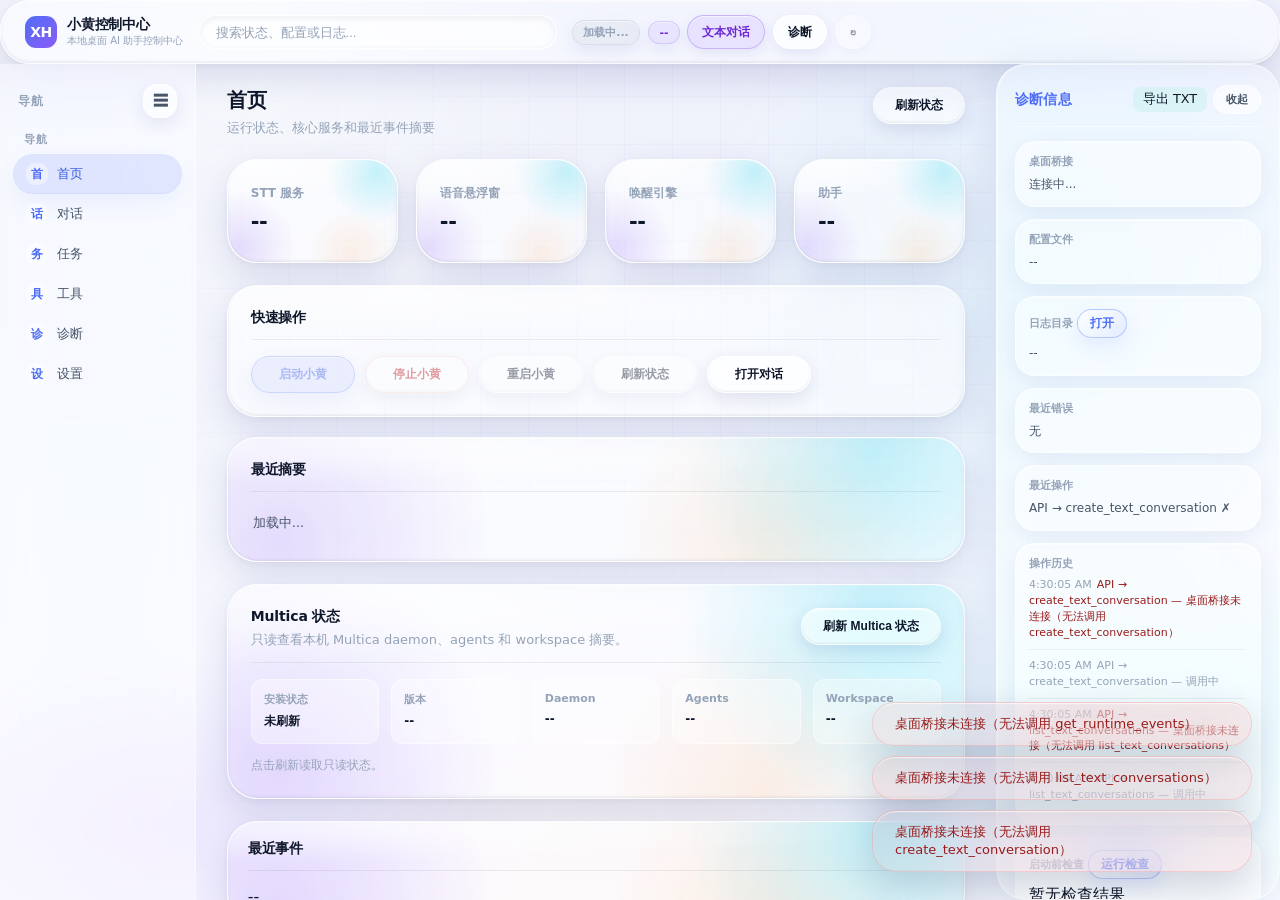
==== commit 5a06d338: "Make text chat history recoverable and diagnosable The control panel now treats the selected convers" ====
--- a/frontend/control_panel/index.html
+++ b/frontend/control_panel/index.html
@@ -143,27 +143,34 @@
 
           <aside class="text-chat-sessions glass-card">
             <button class="text-chat-new" id="text-chat-new" type="button">+ 新对话</button>
+            <button class="text-chat-clear-all" id="text-chat-clear-all" type="button">清除全部</button>
             <input class="glass-input text-chat-search" type="text" placeholder="搜索对话..." disabled>
-            <div class="text-chat-label">今天</div>
-            <button class="text-chat-session active" type="button">
-              <span>默认对话</span>
-              <small>当前窗口</small>
-            </button>
+            <div class="text-chat-label">对话列表</div>
+            <div class="text-chat-session-list" id="conv-list"></div>
           </aside>
 
-          <aside class="text-chat-workspace glass-card">
-            <div class="workspace-block">
-              <h3>会话状态</h3>
+          <aside class="text-chat-workspace glass-card" id="text-chat-workspace">
+            <div class="workspace-block" id="workspace-conv-info">
+              <h3>会话信息</h3>
+              <dl id="workspace-conv-meta">
+                <div><dt>标题</dt><dd id="ws-conv-title">--</dd></div>
+                <div><dt>消息数</dt><dd id="ws-conv-msgs">0</dd></div>
+                <div><dt>更新时间</dt><dd id="ws-conv-updated">--</dd></div>
+              </dl>
+            </div>
+            <div class="workspace-block" id="workspace-bound-tasks">
+              <h3>绑定任务 <span id="ws-task-count">(0)</span></h3>
+              <div id="ws-task-status-badges" class="task-status-badges"></div>
+              <div id="ws-task-list" class="bound-task-list">
+                <p class="bound-task-empty">当前对话还没有绑定任务</p>
+              </div>
+            </div>
+            <div class="workspace-block" id="workspace-project-info">
+              <h3>项目 / 路径信息</h3>
               <dl>
-                <div><dt>入口</dt><dd>文本输入，复用安全任务确认链路</dd></div>
-                <div><dt>任务</dt><dd>pending / executing / completed / blocked / failed</dd></div>
+                <div><dt>项目路径</dt><dd id="ws-project-path">--</dd></div>
+                <div><dt>Git 分支</dt><dd id="ws-git-branch">--</dd></div>
               </dl>
-            </div>
-            <div class="workspace-block">
-              <h3>快捷指令</h3>
-              <button type="button" data-text-prompt="帮我做一次健康检查">健康检查</button>
-              <button type="button" data-text-prompt="帮我看看最近错误">最近错误</button>
-              <button type="button" data-text-prompt="总结最近运行事件">运行事件总结</button>
             </div>
           </aside>
         </div>
--- a/frontend/control_panel/assets/style.css
+++ b/frontend/control_panel/assets/style.css
@@ -451,6 +451,12 @@
   background:linear-gradient(135deg,rgba(79,110,246,0.92),rgba(139,92,246,0.92));color:#fff;
   font-size:13px;font-weight:800;box-shadow:0 10px 24px rgba(79,110,246,0.18)
 }
+.text-chat-clear-all{
+  width:100%;min-height:34px;margin-top:8px;border-radius:var(--radius-pill);cursor:pointer;
+  border:1px solid rgba(248,113,113,0.28);background:rgba(255,255,255,0.58);
+  color:#b91c1c;font-size:12px;font-weight:800
+}
+.text-chat-clear-all:hover{background:rgba(248,113,113,0.12)}
 .text-chat-search{width:100%;margin:14px 0 18px}
 .text-chat-label{font-size:11px;font-weight:800;color:var(--text-muted);margin:0 0 8px 4px}
 .text-chat-session{
@@ -460,6 +466,30 @@
 }
 .text-chat-session span{font-size:13px;font-weight:800}
 .text-chat-session small{font-size:11px;color:var(--text-muted)}
+.text-chat-session.active{border-color:rgba(79,110,246,0.45);background:rgba(79,110,246,0.08)}
+.text-chat-session-list{display:flex;flex-direction:column;gap:6px}
+.text-chat-empty-state{padding:40px 22px;color:var(--text-muted);font-size:14px;text-align:center}
+/* bound task cards */
+.bound-task-list{display:flex;flex-direction:column;gap:10px}
+.bound-task-empty{color:var(--text-muted);font-size:12px;text-align:center;padding:20px 0}
+.bound-task-card{border:1px solid rgba(79,110,246,0.15);border-radius:14px;padding:12px;background:rgba(255,255,255,0.45)}
+.bound-task-card-header{display:flex;justify-content:space-between;align-items:center;margin-bottom:8px}
+.bound-task-card-header strong{font-size:13px;color:var(--text-primary)}
+.bound-task-card-body{font-size:11px;color:var(--text-secondary)}
+.bound-task-card-body>div{margin-bottom:3px}
+.bound-task-summary{color:var(--text-muted);margin:4px 0;max-width:100%;overflow:hidden;text-overflow:ellipsis;white-space:nowrap}
+.bound-task-meta{display:flex;flex-wrap:wrap;gap:6px;margin-top:6px}
+.bound-task-meta span{background:rgba(79,110,246,0.06);padding:2px 6px;border-radius:6px;font-size:10px}
+.bound-task-card-actions{display:flex;gap:6px;margin-top:8px}
+.bound-task-card-actions .glass-pill{padding:4px 10px;font-size:11px}
+/* task status badges */
+.task-status-badges{display:flex;flex-wrap:wrap;gap:6px;margin-bottom:10px}
+.task-status-badge{font-size:10px;padding:3px 8px;border-radius:10px;background:rgba(79,110,246,0.08);color:var(--text-secondary)}
+.task-status-badge.task-status-completed,.task-status-badge.task-status-done{background:rgba(0,214,143,0.12);color:#00b87a}
+.task-status-badge.task-status-running,.task-status-badge.task-status-in_progress{background:rgba(0,180,255,0.12);color:#0080cc}
+.task-status-badge.task-status-in_review,.task-status-badge.task-status-review{background:rgba(156,109,255,0.12);color:#7b4dff}
+.task-status-badge.task-status-failed,.task-status-badge.task-status-error{background:rgba(255,71,87,0.12);color:#e8414d}
+.task-status-badge.task-status-cancelled{background:rgba(100,100,100,0.10);color:#777}
 .text-chat-main{
   display:grid;grid-template-rows:minmax(0,1fr) auto;padding:0!important;overflow:hidden;min-height:0
 }
@@ -1149,6 +1179,7 @@
   box-shadow:0 10px 28px rgba(31,38,135,0.06),inset 0 1px 1px rgba(255,255,255,.62);
 }
 #section-chat .text-chat-new{min-height:34px;box-shadow:0 8px 18px rgba(79,110,246,0.12)}
+#section-chat .text-chat-clear-all{min-height:32px}
 #section-chat .text-chat-search{margin:12px 0 14px}
 #section-chat .text-chat-session{padding:10px;border-radius:15px;background:rgba(255,255,255,0.50)}
 #section-chat .text-chat-message{max-width:74%;margin-bottom:18px}
@@ -1204,6 +1235,7 @@
   #section-chat .text-chat-layout{grid-template-columns:1fr}
   #section-chat .text-chat-sessions{display:grid;grid-template-columns:auto minmax(0,1fr);gap:10px;align-items:center}
   #section-chat .text-chat-search,#section-chat .text-chat-label{display:none}
+  #section-chat .text-chat-clear-all{margin-top:0}
 }
 
 @media(max-width:960px){
@@ -1243,6 +1275,7 @@
   .text-chat-layout{grid-template-columns:1fr;min-height:auto}
   .text-chat-sessions{display:grid;grid-template-columns:auto minmax(0,1fr);gap:10px;align-items:center}
   .text-chat-search,.text-chat-label{display:none}
+  .text-chat-clear-all{margin-top:0}
   .text-chat-input-row{grid-template-columns:minmax(0,1fr) auto}
   .text-chat-model{display:none}
   .text-chat-message{max-width:92%}
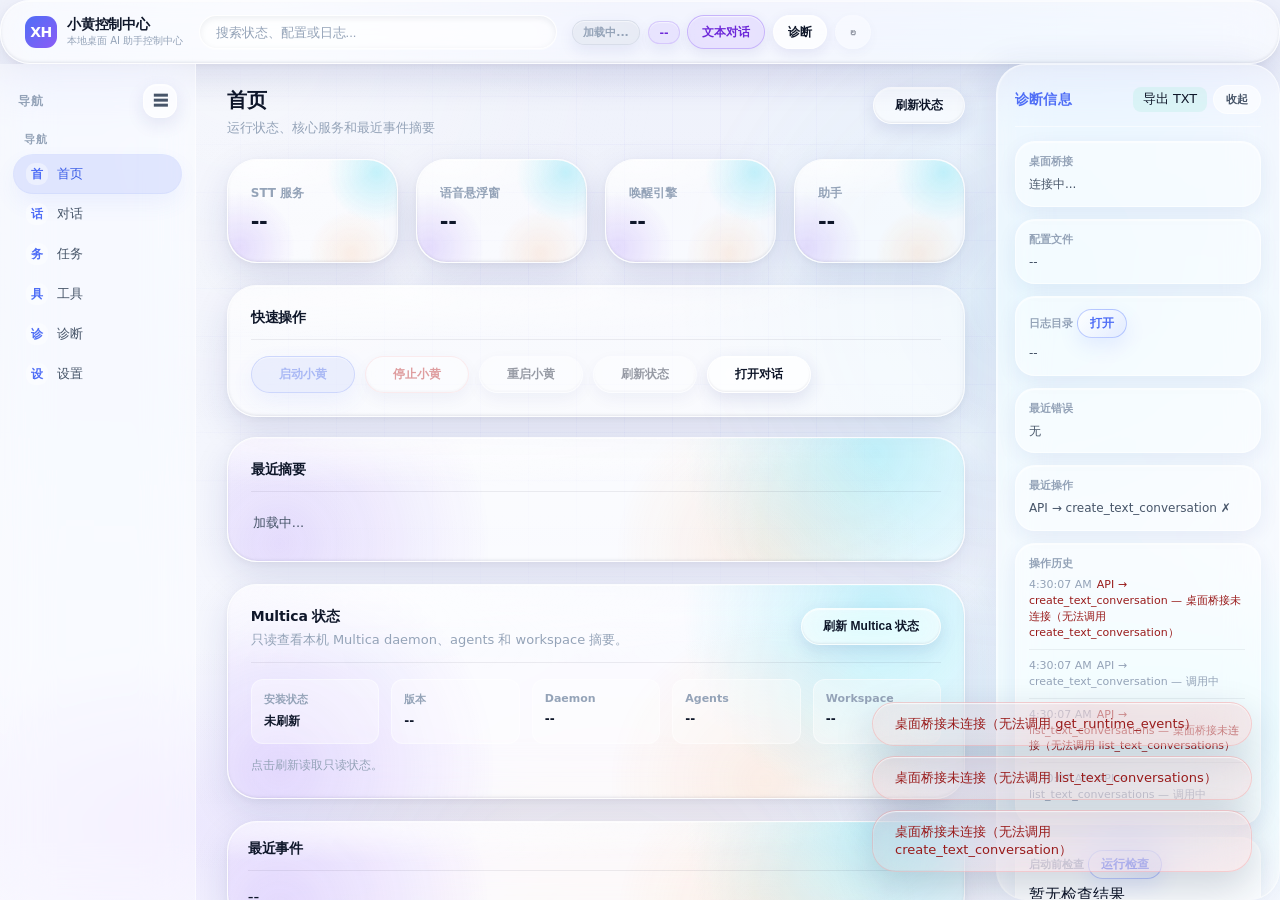
==== commit a5f02e00: "Add deterministic conversation context summaries C5G.2 needs each persisted conversation to expose a" ====
--- a/frontend/control_panel/index.html
+++ b/frontend/control_panel/index.html
@@ -157,6 +157,20 @@
                 <div><dt>消息数</dt><dd id="ws-conv-msgs">0</dd></div>
                 <div><dt>更新时间</dt><dd id="ws-conv-updated">--</dd></div>
               </dl>
+            </div>
+            <div class="workspace-block context-summary-block" id="workspace-context-summary">
+              <div class="workspace-block-head">
+                <h3>上下文摘要</h3>
+                <button class="glass-pill" id="btn-refresh-context-summary" type="button">刷新摘要</button>
+              </div>
+              <p class="context-summary-empty" id="ws-context-empty">暂无上下文摘要，点击刷新摘要生成基础摘要。</p>
+              <dl class="context-summary-fields" id="ws-context-fields">
+                <div><dt>目标</dt><dd id="ws-context-goal">--</dd></div>
+                <div><dt>状态</dt><dd id="ws-context-status">--</dd></div>
+                <div><dt>下一步</dt><dd id="ws-context-next">--</dd></div>
+                <div><dt>约束</dt><dd id="ws-context-constraints">--</dd></div>
+              </dl>
+              <pre class="context-summary-text" id="ws-context-summary-text"></pre>
             </div>
             <div class="workspace-block" id="workspace-bound-tasks">
               <h3>绑定任务 <span id="ws-task-count">(0)</span></h3>
--- a/frontend/control_panel/assets/style.css
+++ b/frontend/control_panel/assets/style.css
@@ -440,11 +440,11 @@
   font-size:12px;font-weight:800;white-space:nowrap
 }
 .text-chat-layout{
-  display:grid;grid-template-columns:minmax(0,1fr) minmax(250px,300px);
+  display:grid;grid-template-columns:minmax(0,1fr) minmax(230px,280px) minmax(260px,320px);
   gap:16px;min-height:calc(100vh - 172px)
 }
 .text-chat-sessions,.text-chat-main,.text-chat-workspace{min-width:0}
-.text-chat-workspace{display:none}
+.text-chat-workspace{display:block}
 .text-chat-sessions{padding:16px!important;overflow:auto}
 .text-chat-new{
   width:100%;min-height:38px;border-radius:var(--radius-pill);cursor:pointer;border:1px solid rgba(79,110,246,0.34);
@@ -825,6 +825,18 @@
 .workspace-block dt{font-size:12px;color:var(--text-muted);font-weight:800}
 .workspace-block dd{margin:4px 0 0;font-size:13px;color:var(--text-secondary);line-height:1.55}
 .workspace-block button{width:100%;margin-bottom:8px;text-align:left}
+.workspace-block-head{display:flex;align-items:center;justify-content:space-between;gap:8px;margin-bottom:10px}
+.workspace-block-head h3{margin:0}
+.workspace-block-head button{width:auto;margin:0;padding:5px 10px;font-size:11px;white-space:nowrap}
+.context-summary-empty{margin:0;color:var(--text-muted);font-size:12px;line-height:1.55}
+.context-summary-fields{display:none}
+.context-summary-fields dd{word-break:break-word}
+.context-summary-text{
+  display:none;white-space:pre-wrap;word-break:break-word;margin:10px 0 0;
+  padding:10px;border-radius:12px;border:1px solid rgba(79,110,246,0.12);
+  background:rgba(255,255,255,0.50);color:var(--text-secondary);
+  font:12px/1.55 system-ui,-apple-system,BlinkMacSystemFont,"Segoe UI",sans-serif
+}
 
 /* ─── Toast ─── */
 .toast-container{position:fixed;bottom:28px;right:28px;display:flex;flex-direction:column;gap:10px;z-index:999}
@@ -1131,7 +1143,7 @@
   flex:1;
   height:auto;
   min-height:0;
-  grid-template-columns:minmax(0,1fr) minmax(250px,300px);
+  grid-template-columns:minmax(0,1fr) minmax(230px,280px) minmax(260px,320px);
 }
 #section-chat .text-chat-header{
   align-items:center;
@@ -1170,7 +1182,7 @@
   padding:28px 32px;
 }
 #section-chat .text-chat-composer{flex:0 0 auto}
-#section-chat .text-chat-workspace{display:none!important}
+#section-chat .text-chat-workspace{display:block!important}
 body.chat-page .main-workspace{padding-top:clamp(12px,1.8vh,18px)}
 #section-chat .text-chat-sessions{
   padding:14px!important;
@@ -1228,7 +1240,7 @@
   .status-badge{max-width:150px}
   .wake-badge{max-width:132px}
   .text-chat-layout{grid-template-columns:minmax(0,1fr) minmax(220px,260px)}
-  .text-chat-workspace{display:none}
+  .text-chat-workspace{grid-column:1 / -1;max-height:260px}
 }
 
 @media(max-width:1100px){
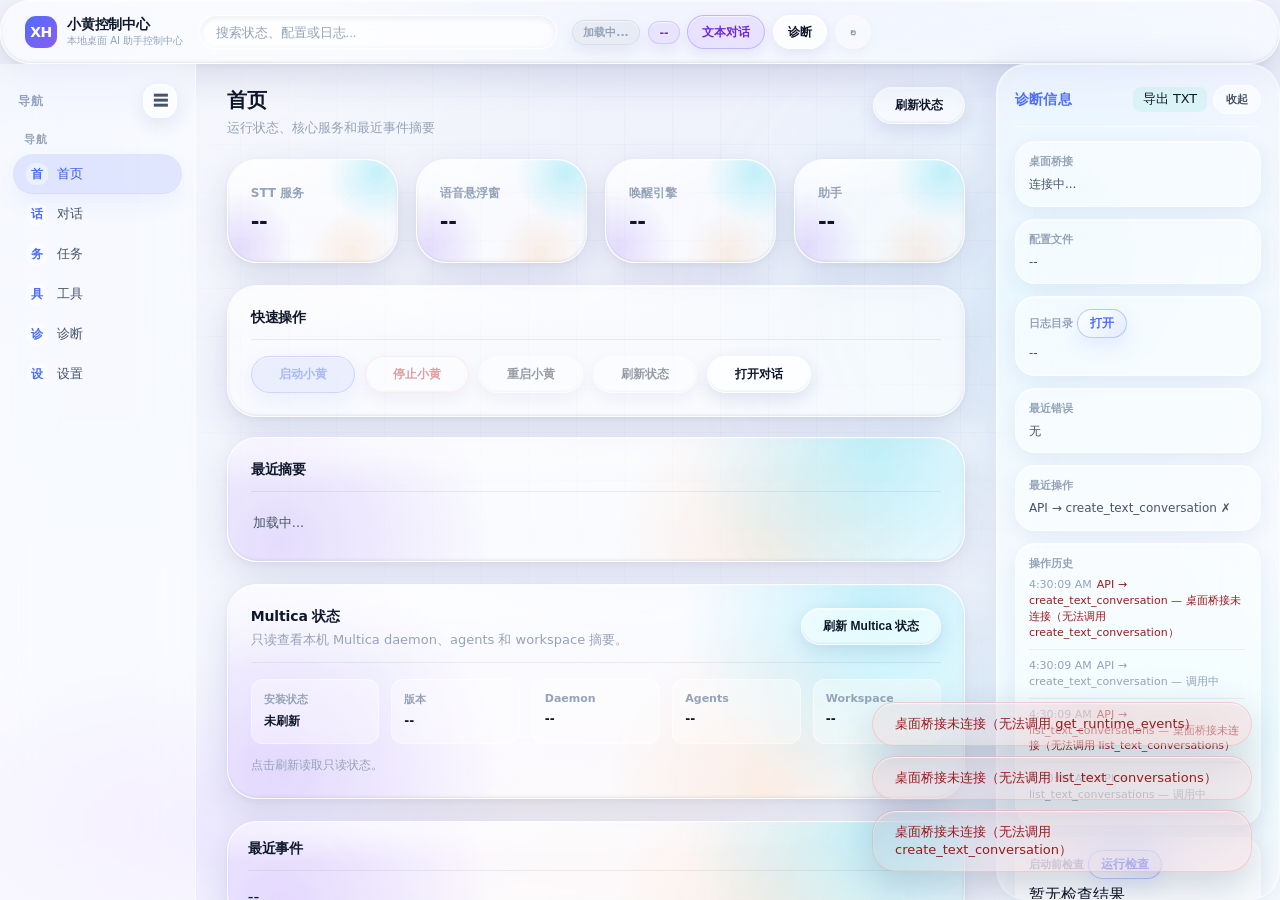
==== commit 818eb4c1: "Keep DeepSeek turns grounded in bounded conversation context C5G.3-B adds a dedicated context pipeli" ====
--- a/frontend/control_panel/index.html
+++ b/frontend/control_panel/index.html
@@ -160,17 +160,28 @@
             </div>
             <div class="workspace-block context-summary-block" id="workspace-context-summary">
               <div class="workspace-block-head">
-                <h3>上下文摘要</h3>
+                <h3>上下文状态</h3>
                 <button class="glass-pill" id="btn-refresh-context-summary" type="button">刷新摘要</button>
               </div>
-              <p class="context-summary-empty" id="ws-context-empty">暂无上下文摘要，点击刷新摘要生成基础摘要。</p>
-              <dl class="context-summary-fields" id="ws-context-fields">
-                <div><dt>目标</dt><dd id="ws-context-goal">--</dd></div>
-                <div><dt>状态</dt><dd id="ws-context-status">--</dd></div>
-                <div><dt>下一步</dt><dd id="ws-context-next">--</dd></div>
-                <div><dt>约束</dt><dd id="ws-context-constraints">--</dd></div>
+              <dl class="context-status-grid" id="ws-context-status-grid">
+                <div><dt>上下文</dt><dd id="ws-context-loaded">未生成</dd></div>
+                <div><dt>最近消息</dt><dd id="ws-context-recent-count">0 条</dd></div>
+                <div><dt>Compact</dt><dd id="ws-context-compact-count">0 次</dd></div>
+                <div><dt>Token</dt><dd id="ws-context-token-usage">0/0</dd></div>
+                <div><dt>绑定任务</dt><dd id="ws-context-bound-count">0 个</dd></div>
               </dl>
-              <pre class="context-summary-text" id="ws-context-summary-text"></pre>
+              <p class="context-summary-empty" id="ws-context-empty">上下文状态将在选择对话后加载。</p>
+              <details class="context-summary-details" id="ws-context-details">
+                <summary>上下文详情</summary>
+                <dl class="context-summary-fields" id="ws-context-fields">
+                  <div><dt>目标</dt><dd id="ws-context-goal">--</dd></div>
+                  <div><dt>状态</dt><dd id="ws-context-status">--</dd></div>
+                  <div><dt>下一步</dt><dd id="ws-context-next">--</dd></div>
+                  <div><dt>约束</dt><dd id="ws-context-constraints">--</dd></div>
+                  <div><dt>预算</dt><dd id="ws-context-budget-report">--</dd></div>
+                </dl>
+                <pre class="context-summary-text" id="ws-context-summary-text"></pre>
+              </details>
             </div>
             <div class="workspace-block" id="workspace-bound-tasks">
               <h3>绑定任务 <span id="ws-task-count">(0)</span></h3>
--- a/frontend/control_panel/assets/style.css
+++ b/frontend/control_panel/assets/style.css
@@ -829,6 +829,22 @@
 .workspace-block-head h3{margin:0}
 .workspace-block-head button{width:auto;margin:0;padding:5px 10px;font-size:11px;white-space:nowrap}
 .context-summary-empty{margin:0;color:var(--text-muted);font-size:12px;line-height:1.55}
+.context-status-grid{
+  display:grid;grid-template-columns:repeat(2,minmax(0,1fr));gap:8px;margin:0 0 10px
+}
+.context-status-grid div{
+  min-width:0;margin:0;padding:8px;border-radius:10px;background:rgba(255,255,255,0.48);
+  border:1px solid rgba(15,23,42,0.06)
+}
+.context-status-grid dt{font-size:11px}
+.context-status-grid dd{font-size:12px;font-weight:800;color:var(--text-primary);white-space:nowrap;overflow:hidden;text-overflow:ellipsis}
+.context-summary-details{margin-top:10px}
+.context-summary-details summary{
+  cursor:pointer;color:var(--accent-blue);font-size:12px;font-weight:900;list-style:none
+}
+.context-summary-details summary::-webkit-details-marker{display:none}
+.context-summary-details summary:after{content:"›";float:right;transition:transform .18s ease}
+.context-summary-details[open] summary:after{transform:rotate(90deg)}
 .context-summary-fields{display:none}
 .context-summary-fields dd{word-break:break-word}
 .context-summary-text{
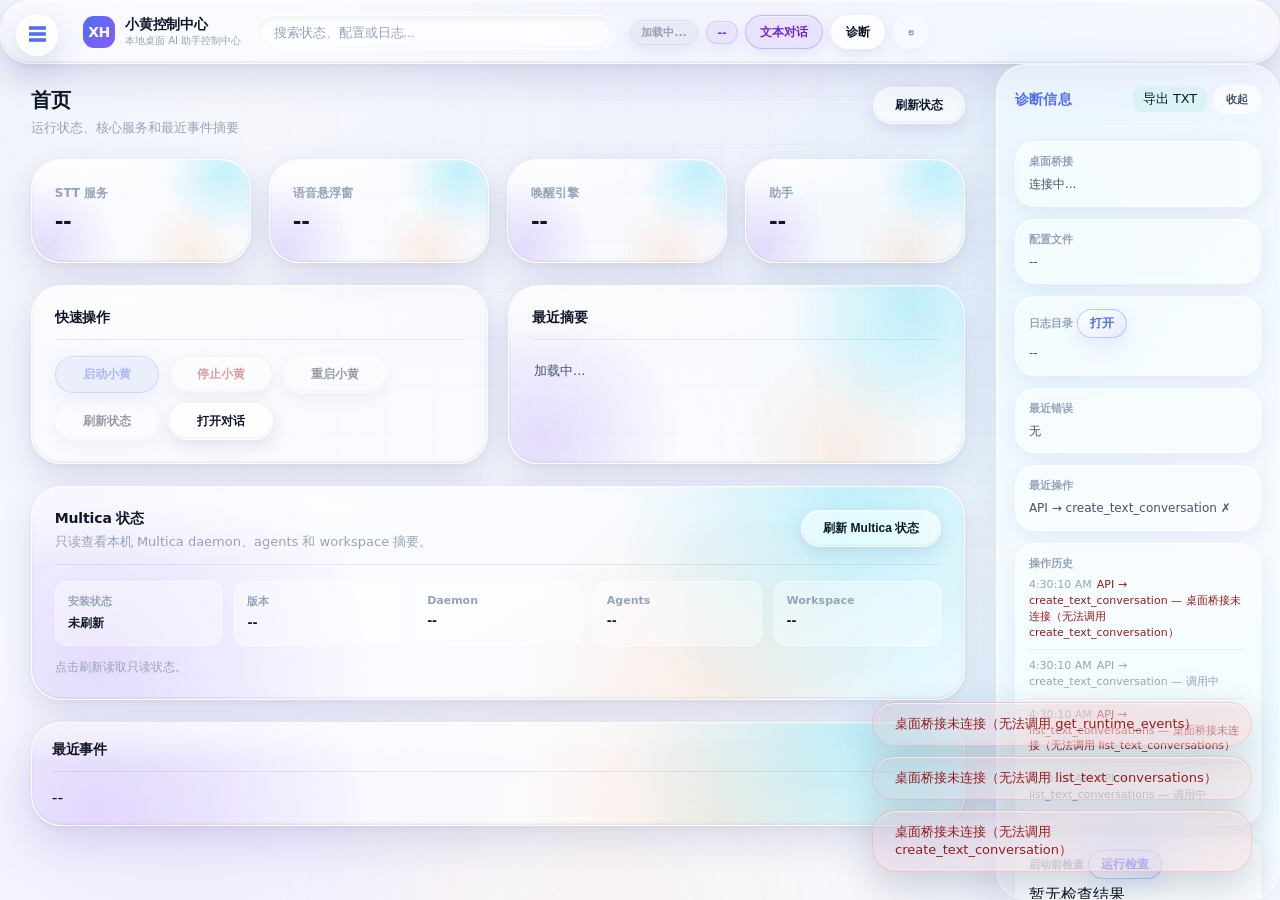
==== commit da2ab543: "Free control panel workspace from the persistent nav column The control panel chat and context works" ====
--- a/frontend/control_panel/index.html
+++ b/frontend/control_panel/index.html
@@ -9,6 +9,9 @@
 <body>
   <div id="control-shell" class="control-shell active">
   <div class="app-shell" id="app-shell">
+    <button class="nav-menu-button" id="btn-nav-drawer-toggle" type="button" title="打开导航" aria-label="打开导航" aria-controls="sidebar" aria-expanded="false">☰</button>
+    <div class="nav-drawer-backdrop" id="nav-drawer-backdrop" hidden></div>
+
     <!-- Top Bar -->
     <header class="topbar glass-card" id="topbar">
       <div class="topbar-left">
@@ -30,11 +33,11 @@
       </div>
     </header>
 
-    <!-- Left Sidebar -->
-    <nav class="sidebar" id="sidebar">
+    <!-- Navigation Drawer -->
+    <nav class="sidebar nav-drawer" id="sidebar" aria-label="主导航" aria-hidden="true">
       <div class="sidebar-header">
         <span class="sidebar-brand">导航</span>
-        <button class="sidebar-collapse-btn" id="btn-sidebar-toggle" type="button" title="收起导航" aria-label="收起导航" aria-pressed="false">☰</button>
+        <button class="sidebar-collapse-btn" id="btn-nav-drawer-close" type="button" title="关闭导航" aria-label="关闭导航">×</button>
       </div>
       <div class="sidebar-section">
         <div class="sidebar-label">导航</div>
--- a/frontend/control_panel/assets/style.css
+++ b/frontend/control_panel/assets/style.css
@@ -2023,3 +2023,180 @@
   font-size:12px;color:var(--text-secondary);line-height:1.6;
   white-space:pre-wrap;word-break:break-word;
 }
+
+/* ─── V1.5-C5G.3-B.1 Overlay Navigation Drawer ─── */
+:root{
+  --nav-drawer-w:clamp(220px,24vw,280px);
+}
+
+.nav-menu-button{
+  position:fixed;
+  top:14px;
+  left:16px;
+  z-index:160;
+  width:42px;
+  height:42px;
+  border-radius:50%;
+  border:1px solid rgba(255,255,255,0.68);
+  background:rgba(255,255,255,0.68);
+  color:var(--accent-blue);
+  cursor:pointer;
+  font-size:18px;
+  font-weight:900;
+  line-height:1;
+  display:inline-flex;
+  align-items:center;
+  justify-content:center;
+  backdrop-filter:var(--glass-blur-md);
+  -webkit-backdrop-filter:var(--glass-blur-md);
+  box-shadow:0 12px 32px rgba(31,38,135,0.16),inset 0 1px 1px rgba(255,255,255,0.78);
+  transition:opacity .18s var(--ease-reveal),transform .18s var(--ease-reveal),background .18s var(--ease-reveal);
+}
+.nav-menu-button:hover{
+  background:rgba(255,255,255,0.86);
+  transform:translateY(-1px);
+}
+.nav-menu-button:active{transform:translateY(0) scale(.96)}
+.nav-menu-button:focus-visible{
+  outline:none;
+  box-shadow:0 0 0 4px rgba(79,110,246,0.16),0 12px 32px rgba(31,38,135,0.16),inset 0 1px 1px rgba(255,255,255,0.78);
+}
+body.nav-drawer-open .nav-menu-button{
+  opacity:0;
+  pointer-events:none;
+}
+
+.nav-drawer-backdrop{
+  position:fixed;
+  inset:0;
+  z-index:130;
+  background:rgba(15,23,42,0.12);
+  backdrop-filter:blur(5px);
+  -webkit-backdrop-filter:blur(5px);
+}
+.nav-drawer-backdrop[hidden]{display:none}
+
+.sidebar.nav-drawer{
+  position:fixed;
+  top:14px;
+  left:14px;
+  bottom:14px;
+  z-index:140;
+  grid-area:auto;
+  display:block;
+  width:min(var(--nav-drawer-w),calc(100vw - 28px));
+  max-width:calc(100vw - 28px);
+  overflow-y:auto;
+  padding:18px 14px;
+  border-right:1px solid rgba(255,255,255,0.62);
+  border-radius:28px;
+  background:linear-gradient(145deg,rgba(255,255,255,0.78),rgba(229,236,255,0.58));
+  backdrop-filter:var(--glass-blur-lg);
+  -webkit-backdrop-filter:var(--glass-blur-lg);
+  box-shadow:0 24px 70px rgba(31,38,135,0.22),inset 0 1px 1px rgba(255,255,255,0.78);
+  transform:translateX(calc(-100% - 24px));
+  opacity:0;
+  visibility:hidden;
+  pointer-events:none;
+  animation:none;
+  transition:transform .28s var(--ease-reveal),opacity .2s var(--ease-reveal),visibility .2s var(--ease-reveal);
+}
+body.nav-drawer-open .sidebar.nav-drawer{
+  transform:translateX(0);
+  opacity:1;
+  visibility:visible;
+  pointer-events:auto;
+}
+.sidebar.nav-drawer .sidebar-header{
+  margin-bottom:18px;
+  padding:0 2px 10px;
+  border-bottom:1px solid rgba(15,23,42,0.07);
+}
+.sidebar.nav-drawer .sidebar-brand{
+  color:var(--text-secondary);
+}
+.sidebar.nav-drawer .sidebar-label{
+  padding:0 10px 10px;
+}
+.sidebar.nav-drawer .sidebar-item{
+  padding:10px 12px;
+  margin-bottom:6px;
+  border:1px solid transparent;
+}
+.sidebar.nav-drawer .sidebar-item:hover{
+  background:rgba(255,255,255,0.58);
+  border-color:rgba(255,255,255,0.62);
+}
+.sidebar.nav-drawer .sidebar-item.active{
+  background:rgba(79,110,246,0.14);
+  border-color:rgba(79,110,246,0.22);
+}
+
+.app-shell,
+.app-shell.drawer-collapsed{
+  grid-template-columns:minmax(0,1fr) var(--drawer-w);
+  grid-template-areas:"topbar topbar" "main drawer";
+}
+.app-shell.drawer-collapsed{
+  grid-template-columns:minmax(0,1fr) var(--drawer-rail-w);
+}
+body.non-home-page .app-shell,
+body.non-home-page .app-shell.drawer-collapsed,
+body.no-drawer-page .app-shell,
+body.no-drawer-page .app-shell.drawer-collapsed{
+  grid-template-columns:minmax(0,1fr);
+  grid-template-areas:"topbar" "main";
+}
+body:not(.chat-page) .topbar{
+  padding-left:82px;
+}
+
+body.chat-page .app-shell,
+body.chat-page .app-shell.drawer-collapsed,
+body.chat-page.sidebar-collapsed .app-shell,
+body.chat-page.sidebar-collapsed .app-shell.drawer-collapsed{
+  grid-template-columns:minmax(0,1fr);
+  grid-template-rows:minmax(0,1fr);
+  grid-template-areas:"main";
+}
+body.chat-page .main-workspace{
+  padding-left:clamp(72px,7vw,90px);
+}
+
+@media(max-width:960px){
+  .app-shell,
+  .app-shell.drawer-collapsed{
+    grid-template-columns:minmax(0,1fr);
+    grid-template-areas:"topbar" "main";
+  }
+}
+
+@media(max-width:520px){
+  .nav-menu-button{
+    top:10px;
+    left:10px;
+    width:38px;
+    height:38px;
+  }
+  .sidebar.nav-drawer{
+    top:8px;
+    left:8px;
+    bottom:8px;
+    width:calc(100vw - 16px);
+    max-width:calc(100vw - 16px);
+    border-radius:24px;
+  }
+  body:not(.chat-page) .topbar{
+    padding-left:62px;
+  }
+  body.chat-page .main-workspace{
+    padding-left:62px;
+  }
+}
+
+@media(prefers-reduced-motion:reduce){
+  .nav-menu-button,
+  .sidebar.nav-drawer{
+    transition:none;
+  }
+}
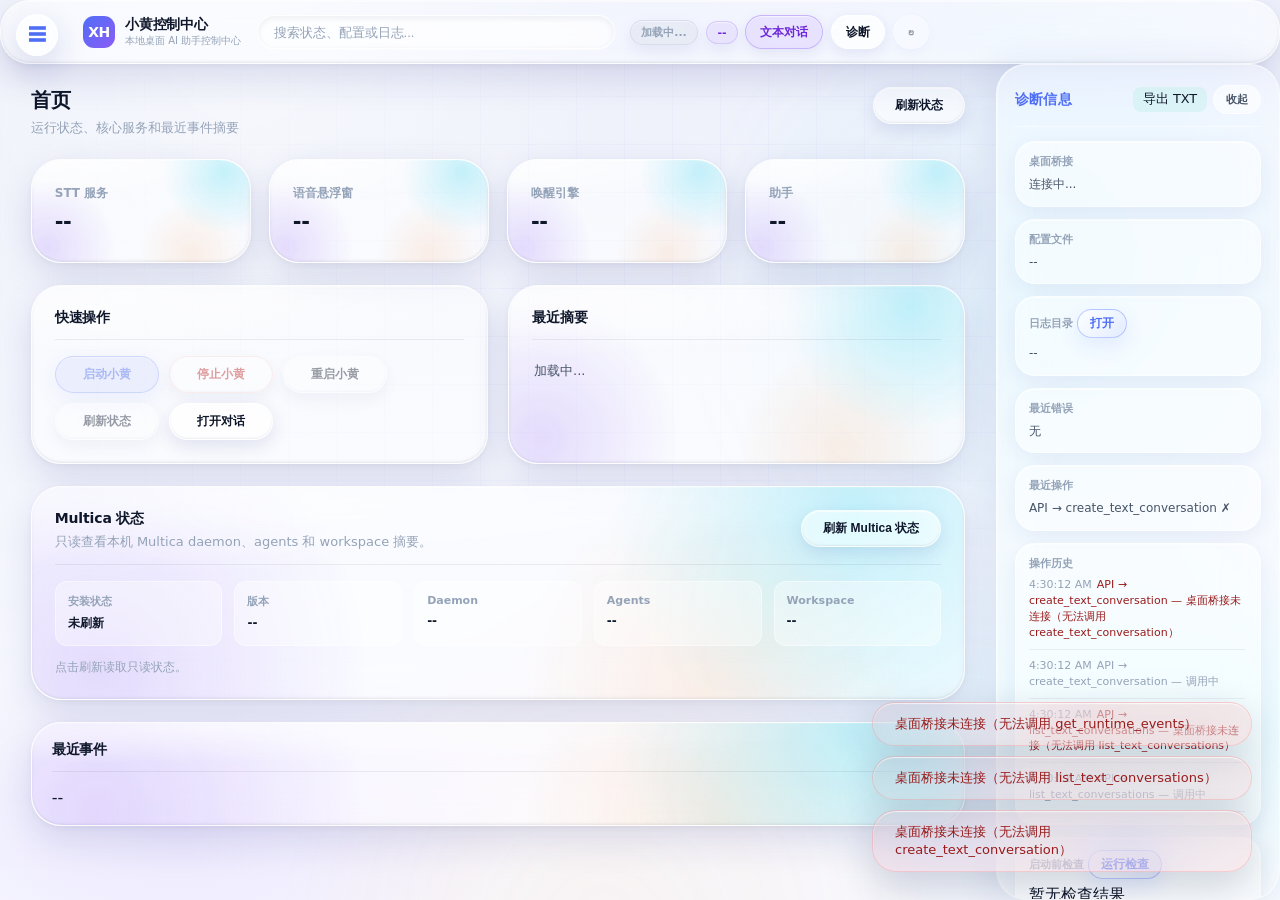
==== commit c1f843c5: "Give chat workspace details their own overlay drawer The conversation details panel was still acting" ====
--- a/frontend/control_panel/index.html
+++ b/frontend/control_panel/index.html
@@ -118,6 +118,8 @@
           </div>
           <span class="text-chat-status" id="text-chat-status">本地文本入口</span>
         </div>
+        <button class="workspace-drawer-button" id="btn-workspace-drawer-toggle" type="button" title="打开会话信息" aria-label="打开会话信息" aria-controls="text-chat-workspace" aria-expanded="false">会话</button>
+        <div class="workspace-drawer-backdrop" id="workspace-drawer-backdrop" hidden></div>
         <div class="text-chat-layout">
           <main class="text-chat-main glass-card">
             <div class="text-chat-messages" id="text-chat-messages" aria-live="polite"></div>
@@ -152,9 +154,13 @@
             <div class="text-chat-session-list" id="conv-list"></div>
           </aside>
 
-          <aside class="text-chat-workspace glass-card" id="text-chat-workspace">
+          <aside class="text-chat-workspace workspace-drawer glass-card" id="text-chat-workspace" aria-label="会话信息" aria-hidden="true">
+            <div class="workspace-drawer-header">
+              <h3>会话信息</h3>
+              <button class="workspace-drawer-close" id="btn-workspace-drawer-close" type="button" title="关闭会话信息" aria-label="关闭会话信息">×</button>
+            </div>
             <div class="workspace-block" id="workspace-conv-info">
-              <h3>会话信息</h3>
+              <h3>当前会话</h3>
               <dl id="workspace-conv-meta">
                 <div><dt>标题</dt><dd id="ws-conv-title">--</dd></div>
                 <div><dt>消息数</dt><dd id="ws-conv-msgs">0</dd></div>
--- a/frontend/control_panel/assets/style.css
+++ b/frontend/control_panel/assets/style.css
@@ -440,7 +440,7 @@
   font-size:12px;font-weight:800;white-space:nowrap
 }
 .text-chat-layout{
-  display:grid;grid-template-columns:minmax(0,1fr) minmax(230px,280px) minmax(260px,320px);
+  display:grid;grid-template-columns:minmax(0,1fr) minmax(230px,280px);
   gap:16px;min-height:calc(100vh - 172px)
 }
 .text-chat-sessions,.text-chat-main,.text-chat-workspace{min-width:0}
@@ -1159,7 +1159,7 @@
   flex:1;
   height:auto;
   min-height:0;
-  grid-template-columns:minmax(0,1fr) minmax(230px,280px) minmax(260px,320px);
+  grid-template-columns:minmax(0,1fr) minmax(230px,280px);
 }
 #section-chat .text-chat-header{
   align-items:center;
@@ -2200,3 +2200,158 @@
     transition:none;
   }
 }
+
+/* ─── V1.5-C5G.3-B.2 Conversation Workspace Drawer ─── */
+:root{
+  --workspace-drawer-w:clamp(320px,34vw,430px);
+}
+
+.workspace-drawer-button{
+  position:fixed;
+  top:14px;
+  right:18px;
+  z-index:125;
+  min-width:54px;
+  min-height:38px;
+  border-radius:999px;
+  border:1px solid rgba(255,255,255,0.68);
+  background:rgba(255,255,255,0.72);
+  color:var(--accent-blue);
+  cursor:pointer;
+  font-size:12px;
+  font-weight:900;
+  letter-spacing:0;
+  display:inline-flex;
+  align-items:center;
+  justify-content:center;
+  backdrop-filter:var(--glass-blur-md);
+  -webkit-backdrop-filter:var(--glass-blur-md);
+  box-shadow:0 12px 32px rgba(31,38,135,0.14),inset 0 1px 1px rgba(255,255,255,0.78);
+  transition:opacity .18s var(--ease-reveal),transform .18s var(--ease-reveal),background .18s var(--ease-reveal);
+}
+.workspace-drawer-button:hover{
+  background:rgba(255,255,255,0.88);
+  transform:translateY(-1px);
+}
+.workspace-drawer-button:active{transform:translateY(0) scale(.97)}
+.workspace-drawer-button:focus-visible{
+  outline:none;
+  box-shadow:0 0 0 4px rgba(79,110,246,0.16),0 12px 32px rgba(31,38,135,0.14),inset 0 1px 1px rgba(255,255,255,0.78);
+}
+body.workspace-drawer-open .workspace-drawer-button{
+  opacity:0;
+  pointer-events:none;
+}
+
+.workspace-drawer-backdrop{
+  position:fixed;
+  inset:0;
+  z-index:120;
+  background:rgba(15,23,42,0.10);
+  backdrop-filter:blur(5px);
+  -webkit-backdrop-filter:blur(5px);
+}
+.workspace-drawer-backdrop[hidden]{display:none}
+
+.text-chat-workspace.workspace-drawer,
+#section-chat .text-chat-workspace.workspace-drawer{
+  position:fixed;
+  top:14px;
+  right:14px;
+  bottom:14px;
+  z-index:135;
+  display:block!important;
+  width:min(var(--workspace-drawer-w),calc(100vw - 28px));
+  max-width:calc(100vw - 28px);
+  max-height:none;
+  grid-column:auto;
+  padding:16px!important;
+  overflow-y:auto;
+  border-radius:28px;
+  background:linear-gradient(145deg,rgba(255,255,255,0.82),rgba(232,241,255,0.60));
+  border:1px solid rgba(255,255,255,0.64);
+  box-shadow:-18px 0 56px rgba(31,38,135,0.18),inset 0 1px 1px rgba(255,255,255,0.78);
+  backdrop-filter:var(--glass-blur-lg);
+  -webkit-backdrop-filter:var(--glass-blur-lg);
+  transform:translateX(calc(100% + 24px));
+  opacity:0;
+  visibility:hidden;
+  pointer-events:none;
+  animation:none;
+  transition:transform .28s var(--ease-reveal),opacity .2s var(--ease-reveal),visibility .2s var(--ease-reveal);
+}
+body.workspace-drawer-open .text-chat-workspace.workspace-drawer{
+  transform:translateX(0);
+  opacity:1;
+  visibility:visible;
+  pointer-events:auto;
+}
+.workspace-drawer-header{
+  display:flex;
+  align-items:center;
+  justify-content:space-between;
+  gap:12px;
+  padding:0 2px 12px;
+  margin-bottom:14px;
+  border-bottom:1px solid rgba(15,23,42,0.07);
+}
+.workspace-drawer-header h3{
+  margin:0;
+  font-size:14px;
+  font-weight:800;
+  color:var(--text-primary);
+}
+.workspace-drawer-close{
+  width:34px;
+  height:34px;
+  border-radius:50%;
+  border:1px solid rgba(255,255,255,0.62);
+  background:rgba(255,255,255,0.64);
+  color:var(--text-secondary);
+  cursor:pointer;
+  font-size:17px;
+  font-weight:900;
+  display:flex;
+  align-items:center;
+  justify-content:center;
+  box-shadow:0 6px 18px rgba(31,38,135,0.10),inset 0 1px 1px rgba(255,255,255,0.72);
+  transition:all .18s var(--ease-reveal);
+}
+.workspace-drawer-close:hover{
+  background:rgba(255,255,255,0.84);
+  color:var(--accent-blue);
+  transform:translateY(-1px);
+}
+
+@media(max-width:1100px){
+  .text-chat-workspace.workspace-drawer,
+  #section-chat .text-chat-workspace.workspace-drawer{
+    grid-column:auto;
+    max-height:none;
+  }
+}
+
+@media(max-width:520px){
+  .workspace-drawer-button{
+    top:10px;
+    right:10px;
+    min-width:50px;
+    min-height:36px;
+  }
+  .text-chat-workspace.workspace-drawer,
+  #section-chat .text-chat-workspace.workspace-drawer{
+    top:8px;
+    right:8px;
+    bottom:8px;
+    width:calc(100vw - 16px);
+    max-width:calc(100vw - 16px);
+    border-radius:24px;
+  }
+}
+
+@media(prefers-reduced-motion:reduce){
+  .workspace-drawer-button,
+  .text-chat-workspace.workspace-drawer{
+    transition:none;
+  }
+}
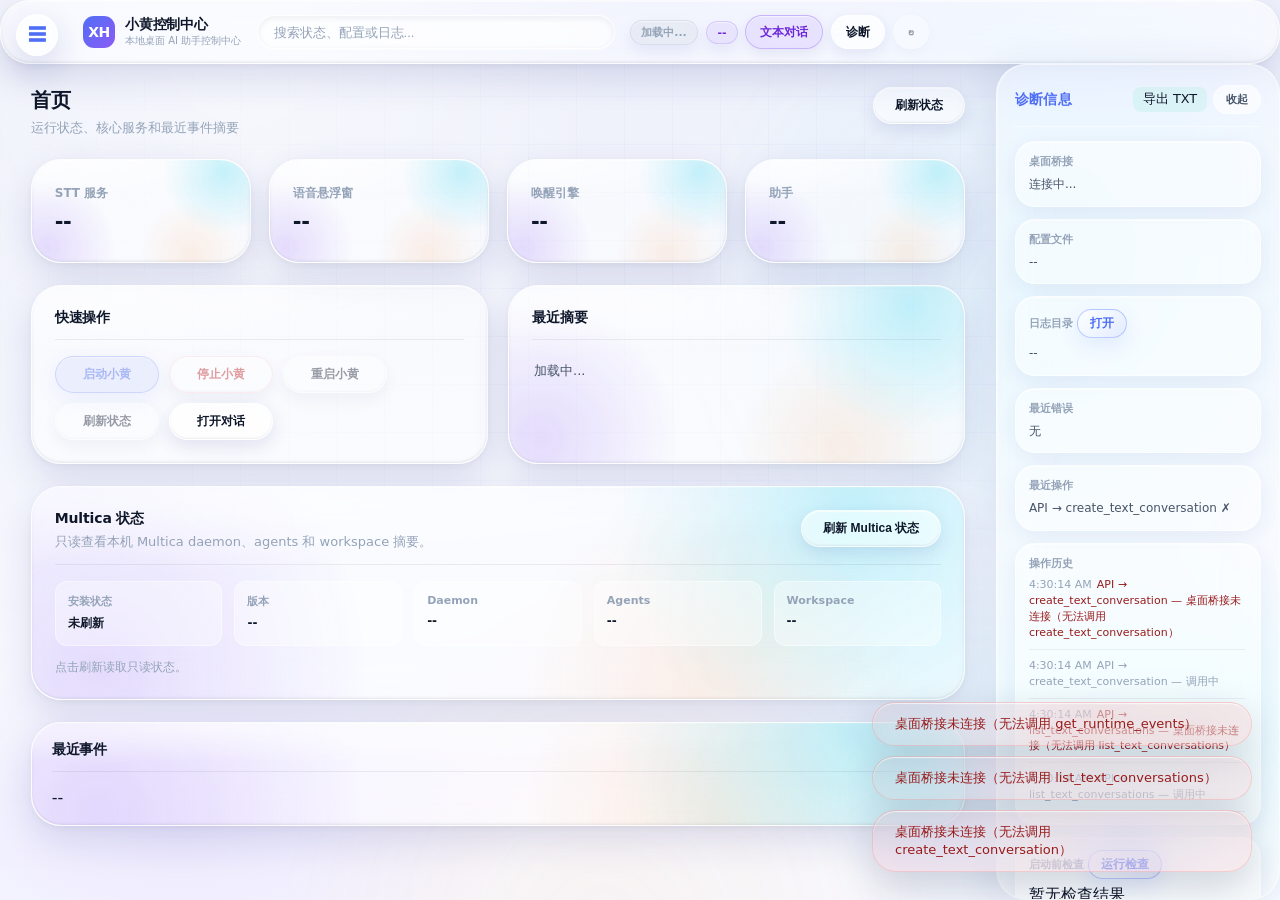
==== commit 14d19d6f: "Move chat details access into conversation cards The floating workspace button and blurred backdrop " ====
--- a/frontend/control_panel/index.html
+++ b/frontend/control_panel/index.html
@@ -118,7 +118,6 @@
           </div>
           <span class="text-chat-status" id="text-chat-status">本地文本入口</span>
         </div>
-        <button class="workspace-drawer-button" id="btn-workspace-drawer-toggle" type="button" title="打开会话信息" aria-label="打开会话信息" aria-controls="text-chat-workspace" aria-expanded="false">会话</button>
         <div class="workspace-drawer-backdrop" id="workspace-drawer-backdrop" hidden></div>
         <div class="text-chat-layout">
           <main class="text-chat-main glass-card">
--- a/frontend/control_panel/assets/style.css
+++ b/frontend/control_panel/assets/style.css
@@ -460,13 +460,29 @@
 .text-chat-search{width:100%;margin:14px 0 18px}
 .text-chat-label{font-size:11px;font-weight:800;color:var(--text-muted);margin:0 0 8px 4px}
 .text-chat-session{
-  width:100%;display:flex;align-items:flex-start;justify-content:space-between;gap:8px;cursor:pointer;
+  width:100%;display:flex;flex-direction:column;align-items:stretch;gap:8px;
   border:1px solid rgba(79,110,246,0.18);background:rgba(255,255,255,0.58);border-radius:18px;
   padding:12px;color:var(--text-primary);text-align:left
+}
+.text-chat-session-main{
+  width:100%;display:flex;flex-direction:column;align-items:flex-start;gap:4px;
+  border:0;background:transparent;color:inherit;text-align:left;cursor:pointer;padding:0
 }
 .text-chat-session span{font-size:13px;font-weight:800}
 .text-chat-session small{font-size:11px;color:var(--text-muted)}
 .text-chat-session.active{border-color:rgba(79,110,246,0.45);background:rgba(79,110,246,0.08)}
+.text-chat-session-detail{
+  align-self:flex-start;
+  border:1px solid rgba(79,110,246,0.22);
+  background:rgba(255,255,255,0.56);
+  color:var(--accent-blue);
+  border-radius:999px;
+  padding:5px 10px;
+  font-size:11px;
+  font-weight:900;
+  cursor:pointer;
+}
+.text-chat-session-detail:hover{background:rgba(79,110,246,0.10)}
 .text-chat-session-list{display:flex;flex-direction:column;gap:6px}
 .text-chat-empty-state{padding:40px 22px;color:var(--text-muted);font-size:14px;text-align:center}
 /* bound task cards */
@@ -2206,50 +2222,13 @@
   --workspace-drawer-w:clamp(320px,34vw,430px);
 }
 
-.workspace-drawer-button{
-  position:fixed;
-  top:14px;
-  right:18px;
-  z-index:125;
-  min-width:54px;
-  min-height:38px;
-  border-radius:999px;
-  border:1px solid rgba(255,255,255,0.68);
-  background:rgba(255,255,255,0.72);
-  color:var(--accent-blue);
-  cursor:pointer;
-  font-size:12px;
-  font-weight:900;
-  letter-spacing:0;
-  display:inline-flex;
-  align-items:center;
-  justify-content:center;
-  backdrop-filter:var(--glass-blur-md);
-  -webkit-backdrop-filter:var(--glass-blur-md);
-  box-shadow:0 12px 32px rgba(31,38,135,0.14),inset 0 1px 1px rgba(255,255,255,0.78);
-  transition:opacity .18s var(--ease-reveal),transform .18s var(--ease-reveal),background .18s var(--ease-reveal);
-}
-.workspace-drawer-button:hover{
-  background:rgba(255,255,255,0.88);
-  transform:translateY(-1px);
-}
-.workspace-drawer-button:active{transform:translateY(0) scale(.97)}
-.workspace-drawer-button:focus-visible{
-  outline:none;
-  box-shadow:0 0 0 4px rgba(79,110,246,0.16),0 12px 32px rgba(31,38,135,0.14),inset 0 1px 1px rgba(255,255,255,0.78);
-}
-body.workspace-drawer-open .workspace-drawer-button{
-  opacity:0;
-  pointer-events:none;
-}
-
 .workspace-drawer-backdrop{
   position:fixed;
   inset:0;
   z-index:120;
-  background:rgba(15,23,42,0.10);
-  backdrop-filter:blur(5px);
-  -webkit-backdrop-filter:blur(5px);
+  background:rgba(15,23,42,0.03);
+  backdrop-filter:none;
+  -webkit-backdrop-filter:none;
 }
 .workspace-drawer-backdrop[hidden]{display:none}
 
@@ -2332,12 +2311,6 @@
 }
 
 @media(max-width:520px){
-  .workspace-drawer-button{
-    top:10px;
-    right:10px;
-    min-width:50px;
-    min-height:36px;
-  }
   .text-chat-workspace.workspace-drawer,
   #section-chat .text-chat-workspace.workspace-drawer{
     top:8px;
@@ -2350,7 +2323,6 @@
 }
 
 @media(prefers-reduced-motion:reduce){
-  .workspace-drawer-button,
   .text-chat-workspace.workspace-drawer{
     transition:none;
   }
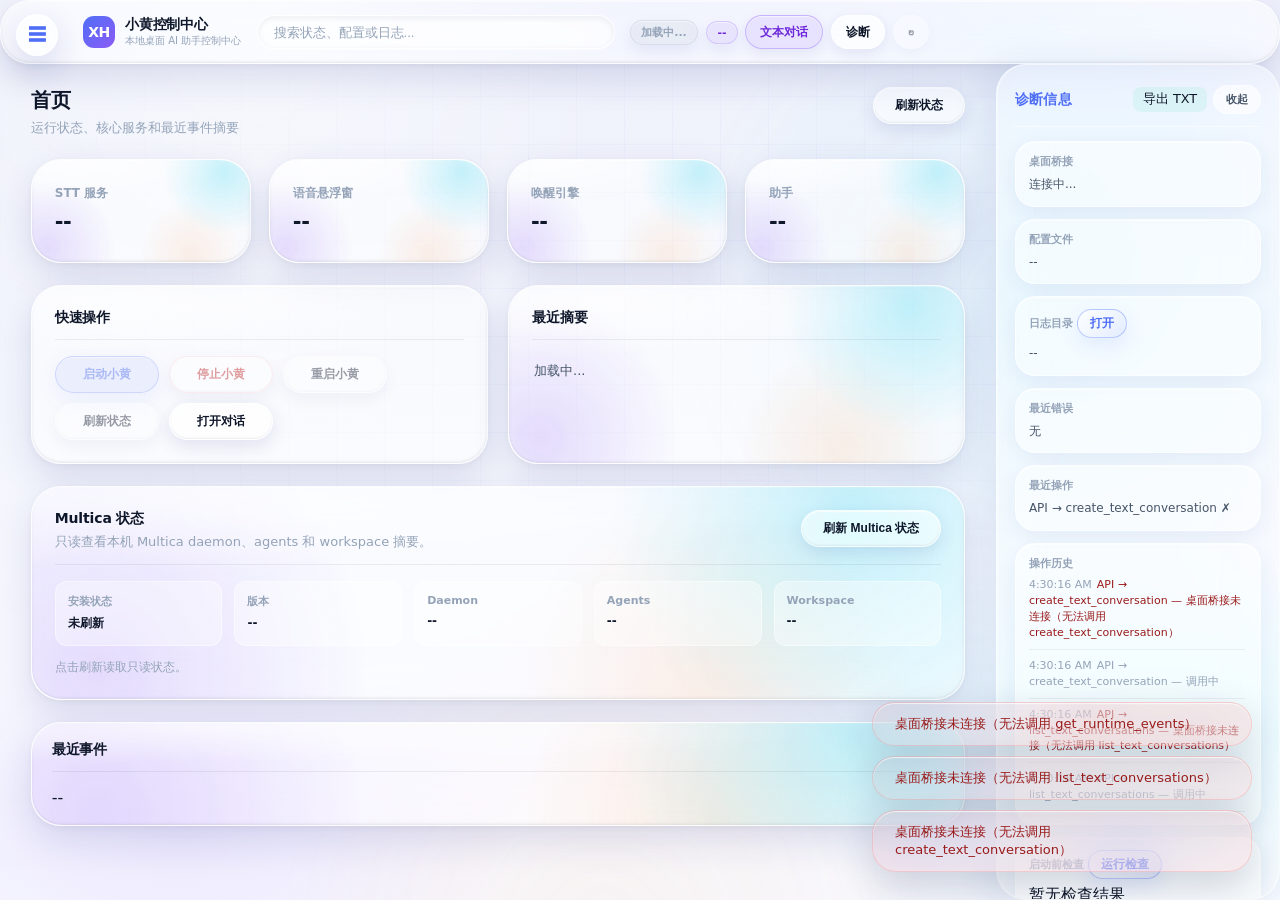
==== commit 0f97451e: "Make conversation details a global overlay The card-level session detail action still failed visuall" ====
--- a/frontend/control_panel/index.html
+++ b/frontend/control_panel/index.html
@@ -118,7 +118,6 @@
           </div>
           <span class="text-chat-status" id="text-chat-status">本地文本入口</span>
         </div>
-        <div class="workspace-drawer-backdrop" id="workspace-drawer-backdrop" hidden></div>
         <div class="text-chat-layout">
           <main class="text-chat-main glass-card">
             <div class="text-chat-messages" id="text-chat-messages" aria-live="polite"></div>
@@ -151,60 +150,6 @@
             <input class="glass-input text-chat-search" type="text" placeholder="搜索对话..." disabled>
             <div class="text-chat-label">对话列表</div>
             <div class="text-chat-session-list" id="conv-list"></div>
-          </aside>
-
-          <aside class="text-chat-workspace workspace-drawer glass-card" id="text-chat-workspace" aria-label="会话信息" aria-hidden="true">
-            <div class="workspace-drawer-header">
-              <h3>会话信息</h3>
-              <button class="workspace-drawer-close" id="btn-workspace-drawer-close" type="button" title="关闭会话信息" aria-label="关闭会话信息">×</button>
-            </div>
-            <div class="workspace-block" id="workspace-conv-info">
-              <h3>当前会话</h3>
-              <dl id="workspace-conv-meta">
-                <div><dt>标题</dt><dd id="ws-conv-title">--</dd></div>
-                <div><dt>消息数</dt><dd id="ws-conv-msgs">0</dd></div>
-                <div><dt>更新时间</dt><dd id="ws-conv-updated">--</dd></div>
-              </dl>
-            </div>
-            <div class="workspace-block context-summary-block" id="workspace-context-summary">
-              <div class="workspace-block-head">
-                <h3>上下文状态</h3>
-                <button class="glass-pill" id="btn-refresh-context-summary" type="button">刷新摘要</button>
-              </div>
-              <dl class="context-status-grid" id="ws-context-status-grid">
-                <div><dt>上下文</dt><dd id="ws-context-loaded">未生成</dd></div>
-                <div><dt>最近消息</dt><dd id="ws-context-recent-count">0 条</dd></div>
-                <div><dt>Compact</dt><dd id="ws-context-compact-count">0 次</dd></div>
-                <div><dt>Token</dt><dd id="ws-context-token-usage">0/0</dd></div>
-                <div><dt>绑定任务</dt><dd id="ws-context-bound-count">0 个</dd></div>
-              </dl>
-              <p class="context-summary-empty" id="ws-context-empty">上下文状态将在选择对话后加载。</p>
-              <details class="context-summary-details" id="ws-context-details">
-                <summary>上下文详情</summary>
-                <dl class="context-summary-fields" id="ws-context-fields">
-                  <div><dt>目标</dt><dd id="ws-context-goal">--</dd></div>
-                  <div><dt>状态</dt><dd id="ws-context-status">--</dd></div>
-                  <div><dt>下一步</dt><dd id="ws-context-next">--</dd></div>
-                  <div><dt>约束</dt><dd id="ws-context-constraints">--</dd></div>
-                  <div><dt>预算</dt><dd id="ws-context-budget-report">--</dd></div>
-                </dl>
-                <pre class="context-summary-text" id="ws-context-summary-text"></pre>
-              </details>
-            </div>
-            <div class="workspace-block" id="workspace-bound-tasks">
-              <h3>绑定任务 <span id="ws-task-count">(0)</span></h3>
-              <div id="ws-task-status-badges" class="task-status-badges"></div>
-              <div id="ws-task-list" class="bound-task-list">
-                <p class="bound-task-empty">当前对话还没有绑定任务</p>
-              </div>
-            </div>
-            <div class="workspace-block" id="workspace-project-info">
-              <h3>项目 / 路径信息</h3>
-              <dl>
-                <div><dt>项目路径</dt><dd id="ws-project-path">--</dd></div>
-                <div><dt>Git 分支</dt><dd id="ws-git-branch">--</dd></div>
-              </dl>
-            </div>
           </aside>
         </div>
       </section>
@@ -326,6 +271,61 @@
       </section>
     </main>
 
+    <div class="workspace-drawer-backdrop" id="workspace-drawer-backdrop" hidden></div>
+    <aside class="text-chat-workspace workspace-drawer glass-card" id="text-chat-workspace" aria-label="会话信息" aria-hidden="true">
+      <div class="workspace-drawer-header">
+        <h3>会话信息</h3>
+        <button class="workspace-drawer-close" id="btn-workspace-drawer-close" type="button" title="关闭会话信息" aria-label="关闭会话信息">×</button>
+      </div>
+      <div class="workspace-block" id="workspace-conv-info">
+        <h3>当前会话</h3>
+        <dl id="workspace-conv-meta">
+          <div><dt>标题</dt><dd id="ws-conv-title">--</dd></div>
+          <div><dt>消息数</dt><dd id="ws-conv-msgs">0</dd></div>
+          <div><dt>更新时间</dt><dd id="ws-conv-updated">--</dd></div>
+        </dl>
+      </div>
+      <div class="workspace-block context-summary-block" id="workspace-context-summary">
+        <div class="workspace-block-head">
+          <h3>上下文状态</h3>
+          <button class="glass-pill" id="btn-refresh-context-summary" type="button">刷新摘要</button>
+        </div>
+        <dl class="context-status-grid" id="ws-context-status-grid">
+          <div><dt>上下文</dt><dd id="ws-context-loaded">未生成</dd></div>
+          <div><dt>最近消息</dt><dd id="ws-context-recent-count">0 条</dd></div>
+          <div><dt>Compact</dt><dd id="ws-context-compact-count">0 次</dd></div>
+          <div><dt>Token</dt><dd id="ws-context-token-usage">0/0</dd></div>
+          <div><dt>绑定任务</dt><dd id="ws-context-bound-count">0 个</dd></div>
+        </dl>
+        <p class="context-summary-empty" id="ws-context-empty">上下文状态将在选择对话后加载。</p>
+        <details class="context-summary-details" id="ws-context-details">
+          <summary>上下文详情</summary>
+          <dl class="context-summary-fields" id="ws-context-fields">
+            <div><dt>目标</dt><dd id="ws-context-goal">--</dd></div>
+            <div><dt>状态</dt><dd id="ws-context-status">--</dd></div>
+            <div><dt>下一步</dt><dd id="ws-context-next">--</dd></div>
+            <div><dt>约束</dt><dd id="ws-context-constraints">--</dd></div>
+            <div><dt>预算</dt><dd id="ws-context-budget-report">--</dd></div>
+          </dl>
+          <pre class="context-summary-text" id="ws-context-summary-text"></pre>
+        </details>
+      </div>
+      <div class="workspace-block" id="workspace-bound-tasks">
+        <h3>绑定任务 <span id="ws-task-count">(0)</span></h3>
+        <div id="ws-task-status-badges" class="task-status-badges"></div>
+        <div id="ws-task-list" class="bound-task-list">
+          <p class="bound-task-empty">当前对话还没有绑定任务</p>
+        </div>
+      </div>
+      <div class="workspace-block" id="workspace-project-info">
+        <h3>项目 / 路径信息</h3>
+        <dl>
+          <div><dt>项目路径</dt><dd id="ws-project-path">--</dd></div>
+          <div><dt>Git 分支</dt><dd id="ws-git-branch">--</dd></div>
+        </dl>
+      </div>
+    </aside>
+
     <!-- Right Diagnostic Drawer -->
     <aside class="diagnostic-drawer glass-card" id="drawer">
       <div class="drawer-header">
--- a/frontend/control_panel/assets/style.css
+++ b/frontend/control_panel/assets/style.css
@@ -2225,7 +2225,7 @@
 .workspace-drawer-backdrop{
   position:fixed;
   inset:0;
-  z-index:120;
+  z-index:520;
   background:rgba(15,23,42,0.03);
   backdrop-filter:none;
   -webkit-backdrop-filter:none;
@@ -2233,12 +2233,13 @@
 .workspace-drawer-backdrop[hidden]{display:none}
 
 .text-chat-workspace.workspace-drawer,
+#text-chat-workspace.workspace-drawer,
 #section-chat .text-chat-workspace.workspace-drawer{
   position:fixed;
   top:14px;
   right:14px;
   bottom:14px;
-  z-index:135;
+  z-index:530;
   display:block!important;
   width:min(var(--workspace-drawer-w),calc(100vw - 28px));
   max-width:calc(100vw - 28px);
@@ -2259,7 +2260,9 @@
   animation:none;
   transition:transform .28s var(--ease-reveal),opacity .2s var(--ease-reveal),visibility .2s var(--ease-reveal);
 }
-body.workspace-drawer-open .text-chat-workspace.workspace-drawer{
+body.workspace-drawer-open .text-chat-workspace.workspace-drawer,
+body.workspace-drawer-open #text-chat-workspace.workspace-drawer,
+.text-chat-workspace.workspace-drawer.open{
   transform:translateX(0);
   opacity:1;
   visibility:visible;
@@ -2304,6 +2307,7 @@
 
 @media(max-width:1100px){
   .text-chat-workspace.workspace-drawer,
+  #text-chat-workspace.workspace-drawer,
   #section-chat .text-chat-workspace.workspace-drawer{
     grid-column:auto;
     max-height:none;
@@ -2312,6 +2316,7 @@
 
 @media(max-width:520px){
   .text-chat-workspace.workspace-drawer,
+  #text-chat-workspace.workspace-drawer,
   #section-chat .text-chat-workspace.workspace-drawer{
     top:8px;
     right:8px;
